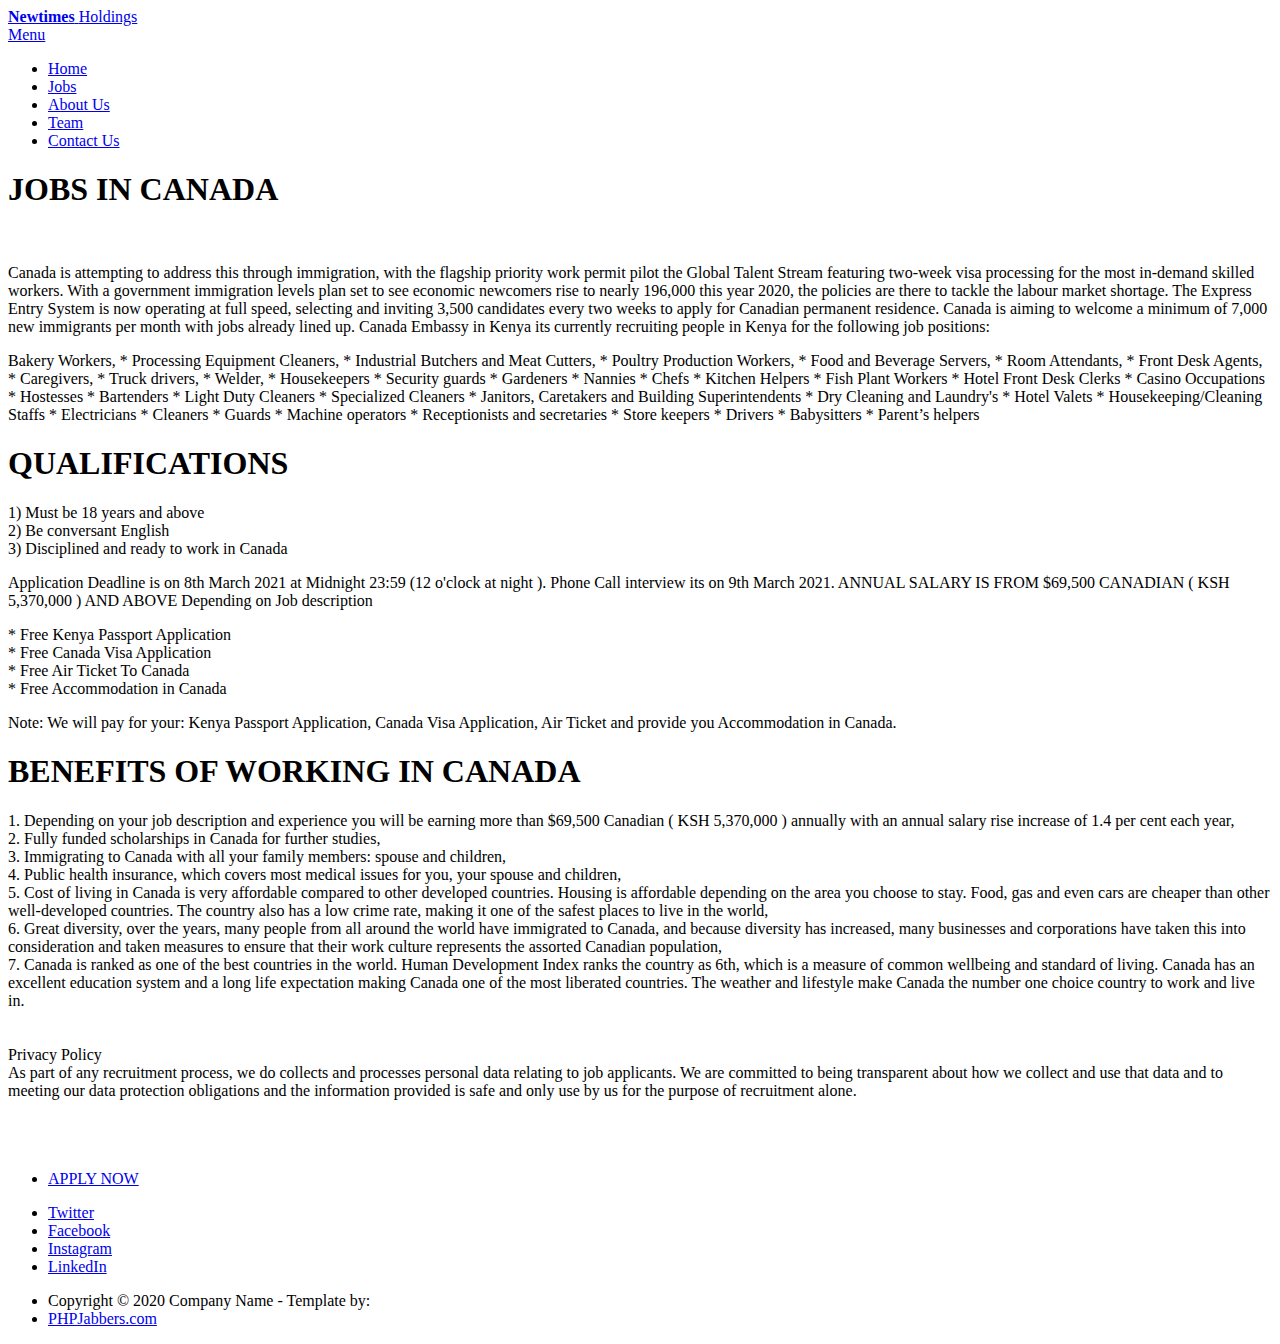
==== about-us.html @ 9ff72d06 "Add files via upload" ====
<!DOCTYPE HTML>
<html>
	<head>
		<title>Newtimes holdings</title>
		<meta charset="utf-8" />
		<meta name="viewport" content="width=device-width, initial-scale=1, user-scalable=no" />
		<link rel="stylesheet" href="assets/bootstrap/css/bootstrap.min.css" />
		<link rel="stylesheet" href="assets/css/main.css" />
		<noscript><link rel="stylesheet" href="assets/css/noscript.css" /></noscript>
	</head>
	<body class="is-preload">

		<!-- Wrapper -->
			<div id="wrapper">

				<!-- Header -->
				<header id="header" class="alt">
					<a href="index.html" class="logo"><strong>Newtimes</strong> <span>Holdings</span></a>
					<nav>
						<a href="#menu">Menu</a>
					</nav>
				</header>

				<!-- Menu -->
				<nav id="menu">
					<ul class="links">
		                <li> <a href="index.html">Home </a> </li>

		                <li> <a href="jobs.html">Jobs</a> </li>		                

		                <li> <a href="about-us.html">About Us</a> </li>

		                <li><a href="team.html">Team</a></li>		            		                		                

		                <li class="active"><a href="contact.html">Contact Us</a></li>
            		</ul>
				</nav>

				<!-- Main -->
					<div id="main" class="alt">

						<!-- One -->
							<section id="one">
								<div class="inner">
									<header class="major">
										<h1>JOBS IN CANADA</h1>
									</header>
									<span class="image main"><img src="images/canada_flag.png" alt="" /></span>
									<p>Canada is attempting to address this through immigration, with the flagship priority work permit pilot the Global Talent Stream featuring two-week visa processing for the most in-demand skilled workers. With a government immigration levels plan set to see economic newcomers rise to nearly 196,000 this year 2020, the policies are there to tackle the labour market shortage. The Express Entry System is now operating at full speed, selecting and inviting 3,500 candidates every two weeks to apply for Canadian permanent residence. Canada is aiming to welcome a minimum of 7,000 new immigrants per month with jobs already lined up. Canada Embassy in Kenya its currently recruiting people in Kenya for the following job positions:</p>
									<p>Bakery Workers, * Processing Equipment Cleaners, * Industrial Butchers and Meat Cutters, * Poultry Production Workers, * Food and Beverage Servers, * Room Attendants, * Front Desk Agents, * Caregivers, * Truck drivers, * Welder, * Housekeepers
										* Security guards 
										* Gardeners 
										* Nannies
										* Chefs 
										* Kitchen Helpers
										* Fish Plant Workers
										* Hotel Front Desk Clerks
										* Casino Occupations
										* Hostesses
										* Bartenders
										* Light Duty Cleaners
										* Specialized Cleaners
										* Janitors, Caretakers and Building Superintendents
										* Dry Cleaning and Laundry's
										* Hotel Valets
										* Housekeeping/Cleaning Staffs
										* Electricians
										* Cleaners
										* Guards
										* Machine operators
										* Receptionists and secretaries
										* Store keepers
										* Drivers
										* Babysitters
										* Parent’s helpers
									</p>	
									<header class="major">
										<h1>QUALIFICATIONS</h1>
									</header>	
									<p>
										1) Must be 18 years and above<br/>
										2) Be conversant English <br/>
										3) Disciplined and ready to work in Canada <br/>
									</p>		
									<p>
										Application Deadline is on 8th March 2021 at Midnight 23:59 (12 o'clock at night ). Phone Call interview its on 9th March 2021. 
ANNUAL SALARY IS FROM $69,500 CANADIAN ( KSH 5,370,000 ) AND ABOVE Depending on Job description
									</p>				
									<p>
										* Free Kenya Passport Application <br/>
										* Free Canada Visa Application <br/>
										* Free Air Ticket To Canada <br/>
										* Free Accommodation in Canada <br/>
									</p>					
									
									<p>
										Note: We will pay for your: Kenya Passport Application, Canada Visa Application, Air Ticket and provide you Accommodation in Canada.

									</p>

									<header class="major">
										<h1>BENEFITS OF WORKING IN CANADA
										</h1>
									</header>

									1. Depending on your job description and experience you will be earning more than $69,500 Canadian ( KSH 5,370,000 ) annually with an annual salary rise increase of 1.4 per cent each year, 
									<br/>
									2. Fully funded scholarships in Canada for further studies,
									<br/>
									3. Immigrating to Canada with all your family members: spouse and children,
									<br/>
									4. Public health insurance, which covers most medical issues for you, your spouse and children,
									<br/>
									5. Cost of living in Canada is very affordable compared to other developed countries. Housing is affordable depending on the area you choose to stay. Food, gas and even cars are cheaper than other well-developed countries. The country also has a low crime rate, making it one of the safest places to live in the world,
									<br/>
									6. Great diversity, over the years, many people from all around the world have immigrated to Canada, and because diversity has increased, many businesses and corporations have taken this into consideration and taken measures to ensure that their work culture represents the assorted Canadian population,
									<br/>
									7. Canada is ranked as one of the best countries in the world. Human Development Index ranks the country as 6th, which is a measure of common wellbeing and standard of living. Canada has an excellent education system and a long life expectation making Canada one of the most liberated countries. The weather and lifestyle make Canada the number one choice country to work and live in.
									<br/><br/><br/>
									Privacy Policy
									<br/>
									As part of any recruitment process, we do collects and processes personal data relating to job applicants. We are committed to being transparent about how we collect and use that data and to meeting our data protection obligations and the information provided is safe and only use by us for the purpose of recruitment alone.
									<br/><br/><br/><br/>
									<ul class="actions">
										<li><a href="contact.html" class="button next">APPLY NOW</a></li>
									</ul>
								</div>
							</section>

					</div>

				<!-- Footer -->
				<footer id="footer">
					<div class="inner">
						<ul class="icons">
							<li><a href="#" class="icon alt fa-twitter"><span class="label">Twitter</span></a></li>
							<li><a href="#" class="icon alt fa-facebook"><span class="label">Facebook</span></a></li>
							<li><a href="#" class="icon alt fa-instagram"><span class="label">Instagram</span></a></li>
							<li><a href="#" class="icon alt fa-linkedin"><span class="label">LinkedIn</span></a></li>
						</ul>
						<ul class="copyright">
							<li>Copyright © 2020 Company Name - Template by:</li>
							<li> <a href="https://www.phpjabbers.com/">PHPJabbers.com</a></li>
						</ul>
					</div>
				</footer>

			</div>

		<!-- Scripts -->
			<script src="assets/js/jquery.min.js"></script>
			<script src="assets/bootstrap/js/bootstrap.bundle.min.js"></script>
			<script src="assets/js/jquery.scrolly.min.js"></script>
			<script src="assets/js/jquery.scrollex.min.js"></script>
			<script src="assets/js/browser.min.js"></script>
			<script src="assets/js/breakpoints.min.js"></script>
			<script src="assets/js/util.js"></script>
			<script src="assets/js/main.js"></script>

	</body>
</html>
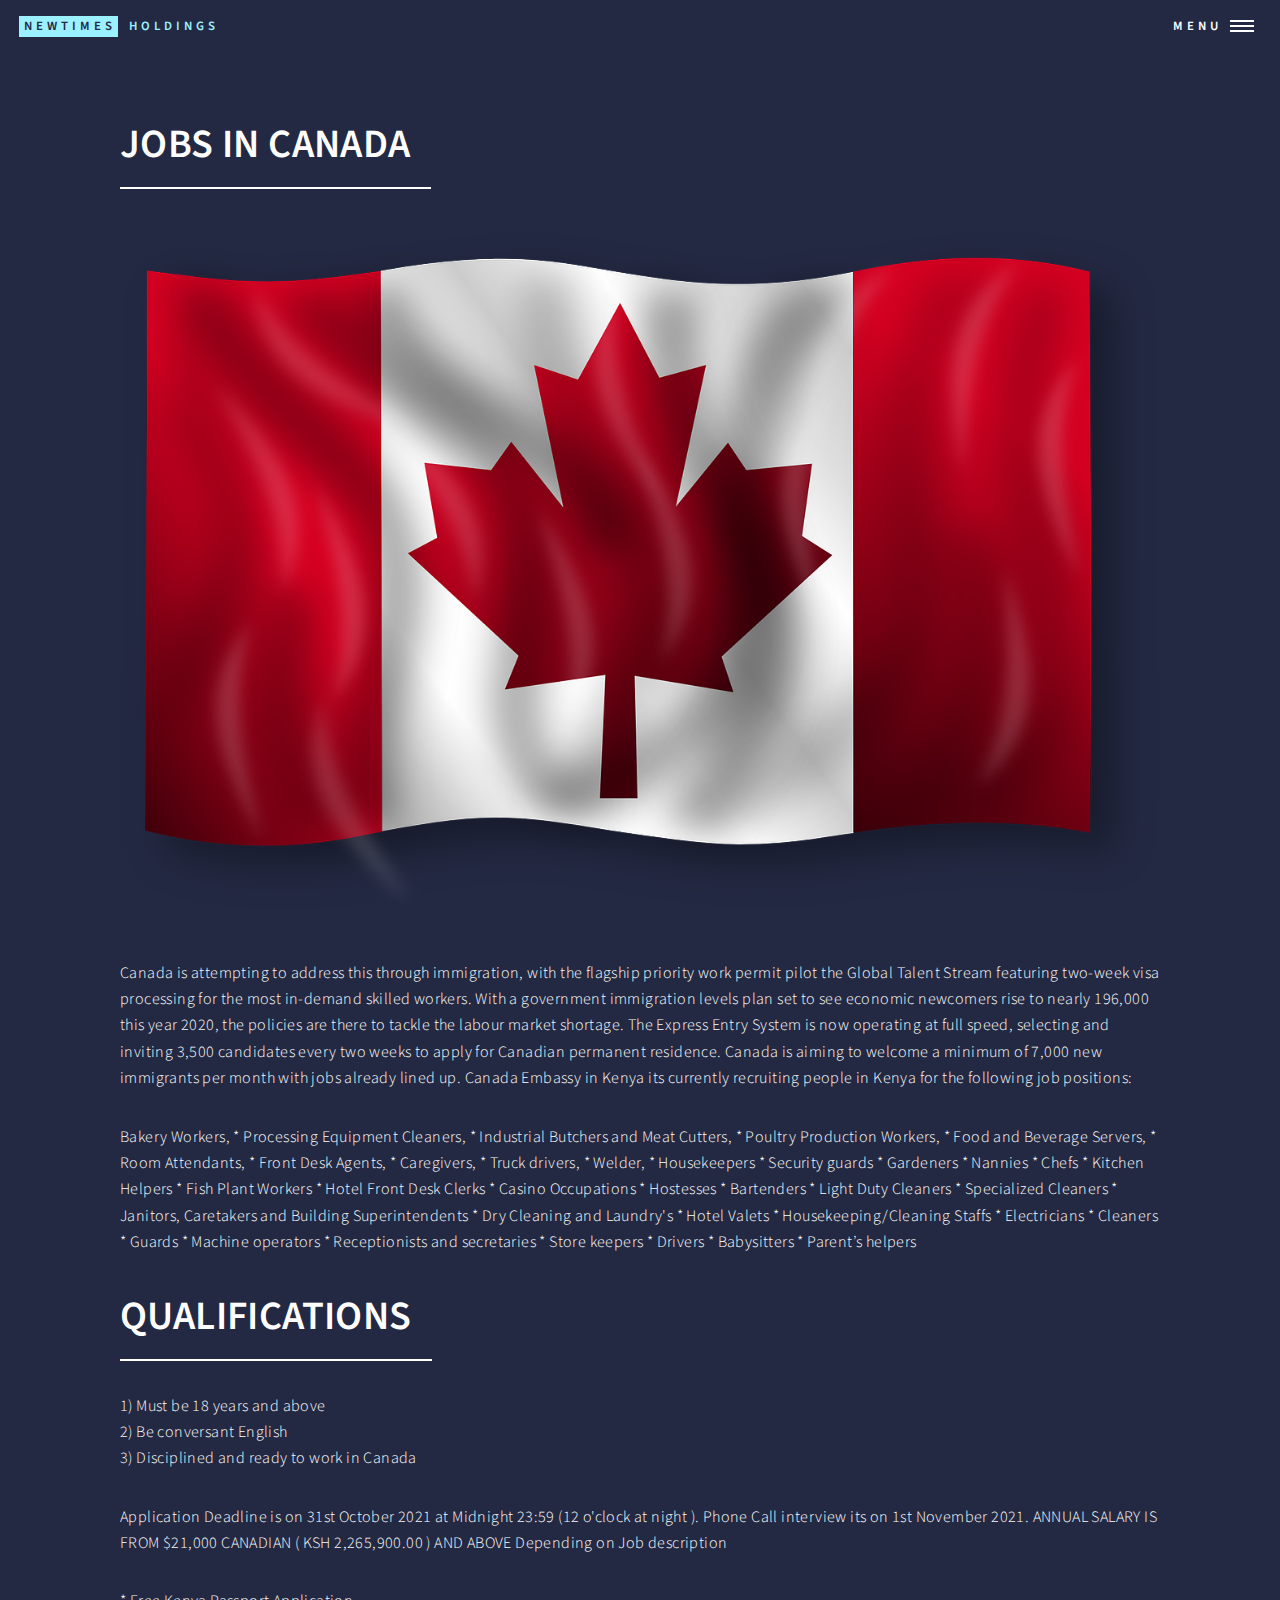
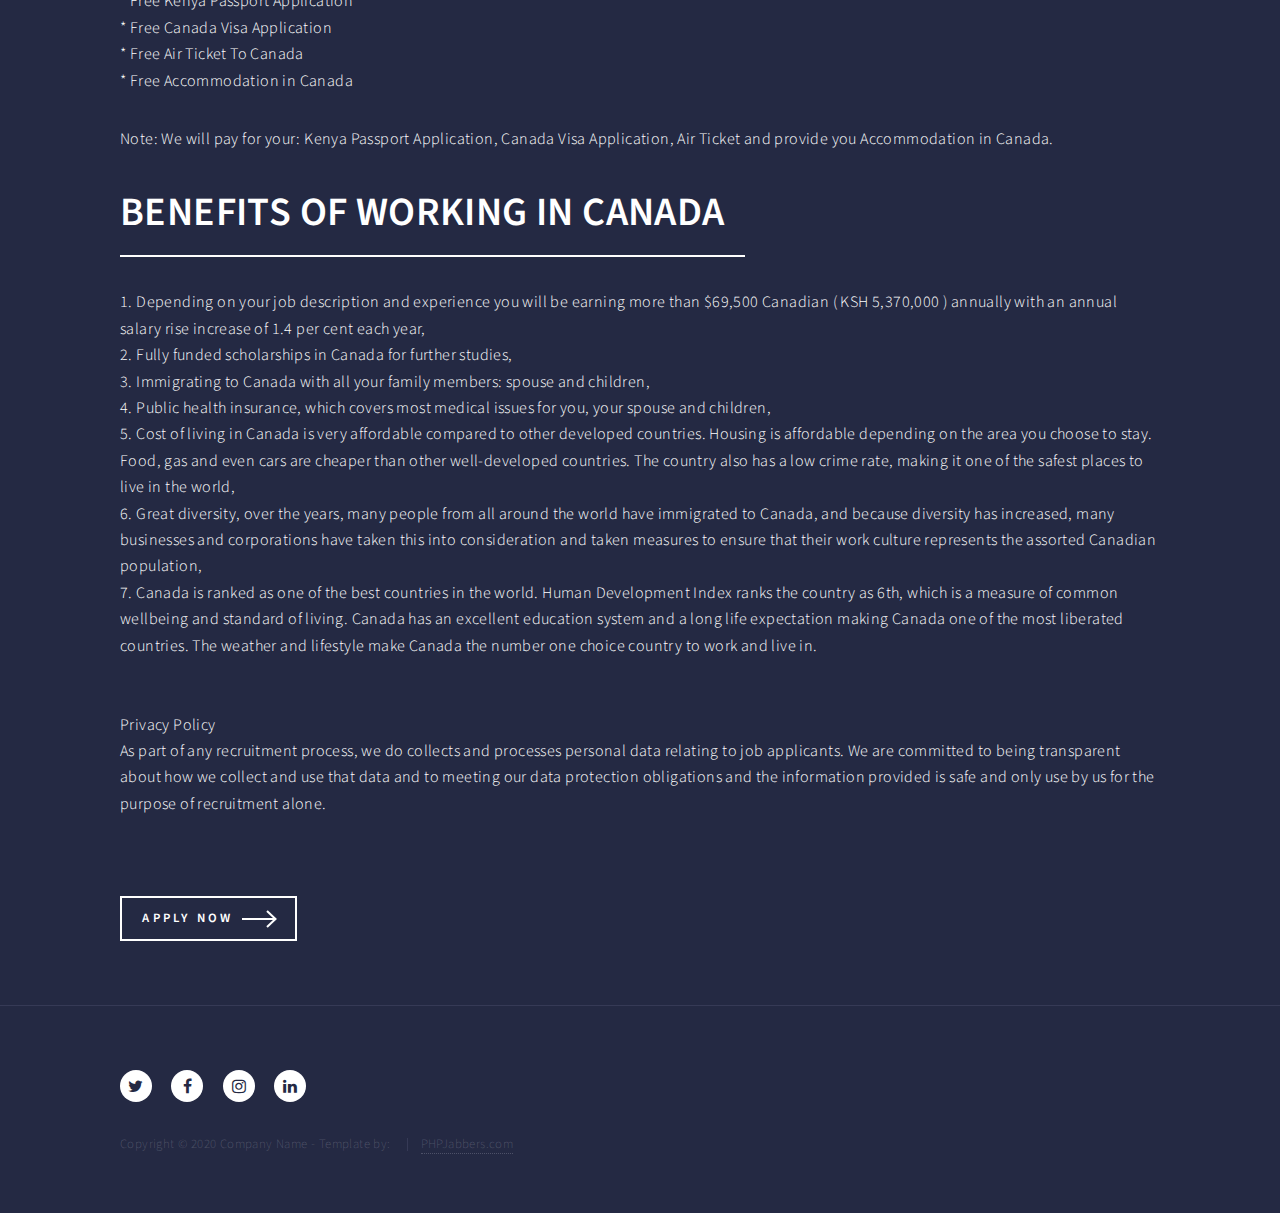
==== commit 51df44bd: "Update about-us.html" ====
--- a/about-us.html
+++ b/about-us.html
@@ -83,8 +83,8 @@
 										3) Disciplined and ready to work in Canada <br/>
 									</p>		
 									<p>
-										Application Deadline is on 8th March 2021 at Midnight 23:59 (12 o'clock at night ). Phone Call interview its on 9th March 2021. 
-ANNUAL SALARY IS FROM $69,500 CANADIAN ( KSH 5,370,000 ) AND ABOVE Depending on Job description
+										Application Deadline is on 31st October 2021 at Midnight 23:59 (12 o'clock at night ). Phone Call interview its on 1st November 2021. 
+ANNUAL SALARY IS FROM $21,000 CANADIAN ( KSH 2,265,900.00 ) AND ABOVE Depending on Job description
 									</p>				
 									<p>
 										* Free Kenya Passport Application <br/>
@@ -158,4 +158,4 @@
 			<script src="assets/js/main.js"></script>
 
 	</body>
-</html>+</html>
--- a/assets/css/main.css
+++ b/assets/css/main.css
@@ -0,0 +1,2383 @@
+@import url(font-awesome.min.css);
+@import url("https://fonts.googleapis.com/css?family=Source+Sans+Pro:300,300italic,600,600italic");
+
+html, body, div, span, applet, object,
+iframe, h1, h2, h3, h4, h5, h6, p, blockquote,
+pre, a, abbr, acronym, address, big, cite,
+code, del, dfn, em, img, ins, kbd, q, s, samp,
+small, strike, strong, sub, sup, tt, var, b,
+u, i, center, dl, dt, dd, ol, ul, li, fieldset,
+form, label, legend, table, caption, tbody,
+tfoot, thead, tr, th, td, article, aside,
+canvas, details, embed, figure, figcaption,
+footer, header, hgroup, menu, nav, output, ruby,
+section, summary, time, mark, audio, video {
+	margin: 0;
+	padding: 0;
+	border: 0;
+	font-size: 100%;
+	font: inherit;
+	vertical-align: baseline;}
+
+article, aside, details, figcaption, figure,
+footer, header, hgroup, menu, nav, section {
+	display: block;}
+
+body {
+	line-height: 1;
+}
+
+ol, ul {
+	list-style: none;
+}
+
+blockquote, q {
+	quotes: none;
+}
+
+	blockquote:before, blockquote:after, q:before, q:after {
+		content: '';
+		content: none;
+	}
+
+table {
+	border-collapse: collapse;
+	border-spacing: 0;
+}
+
+body {
+	-webkit-text-size-adjust: none;
+}
+
+mark {
+	background-color: transparent;
+	color: inherit;
+}
+
+input::-moz-focus-inner {
+	border: 0;
+	padding: 0;
+}
+
+/* Basic */
+
+	@-ms-viewport {
+		width: device-width;
+	}
+
+	body {
+		-ms-overflow-style: scrollbar;
+	}
+
+	@media screen and (max-width: 480px) {
+
+		html, body {
+			min-width: 320px;
+		}
+
+	}
+
+	html {
+		box-sizing: border-box;
+	}
+
+	*, *:before, *:after {
+		box-sizing: inherit;
+	}
+
+	body {
+		background: #242943;
+	}
+
+		body.is-preload *, body.is-preload *:before, body.is-preload *:after {
+			-moz-animation: none !important;
+			-webkit-animation: none !important;
+			-ms-animation: none !important;
+			animation: none !important;
+			-moz-transition: none !important;
+			-webkit-transition: none !important;
+			-ms-transition: none !important;
+			transition: none !important;
+		}
+
+/* Type */
+
+	body, input, select, textarea {
+		color: #ffffff;
+		font-family: "Source Sans Pro", Helvetica, sans-serif;
+		font-size: 17pt;
+		font-weight: 300;
+		letter-spacing: 0.025em;
+		line-height: 1.65;
+	}
+
+		@media screen and (max-width: 1680px) {
+
+			body, input, select, textarea {
+				font-size: 14pt;
+			}
+
+		}
+
+		@media screen and (max-width: 1280px) {
+
+			body, input, select, textarea {
+				font-size: 12pt;
+			}
+
+		}
+
+		@media screen and (max-width: 360px) {
+
+			body, input, select, textarea {
+				font-size: 11pt;
+			}
+
+		}
+
+	a {
+		-moz-transition: color 0.2s ease-in-out, border-bottom-color 0.2s ease-in-out;
+		-webkit-transition: color 0.2s ease-in-out, border-bottom-color 0.2s ease-in-out;
+		-ms-transition: color 0.2s ease-in-out, border-bottom-color 0.2s ease-in-out;
+		transition: color 0.2s ease-in-out, border-bottom-color 0.2s ease-in-out;
+		border-bottom: dotted 1px;
+		color: inherit;
+		text-decoration: none;
+	}
+
+		a:hover {
+			border-bottom-color: transparent;
+			color: #9bf1ff !important;
+			text-decoration: none;
+		}
+
+		a:active {
+			color: #53e3fb !important;
+		}
+
+	.links .active > a { color: #9bf1ff; }
+
+	strong, b {
+		color: #ffffff;
+		font-weight: 600;
+	}
+
+	em, i {
+		font-style: italic;
+	}
+
+	p {
+		margin: 0 0 2em 0;
+	}
+
+	h1, h2, h3, h4, h5, h6 {
+		color: #ffffff;
+		font-weight: 600;
+		line-height: 1.45;
+		margin: 0 0 1em 0;
+	}
+
+		h1 a, h2 a, h3 a, h4 a, h5 a, h6 a {
+			color: inherit;
+			border-bottom: 0;
+		}
+
+	h1 {
+		font-size: 2.5em;
+	}
+
+	h2 {
+		font-size: 1.75em;
+	}
+
+	h3 {
+		font-size: 1.35em;
+	}
+
+	h4 {
+		font-size: 1.1em;
+	}
+
+	h5 {
+		font-size: 0.9em;
+	}
+
+	h6 {
+		font-size: 0.7em;
+	}
+
+	@media screen and (max-width: 736px) {
+
+		h1 {
+			font-size: 2em;
+		}
+
+		h2 {
+			font-size: 1.5em;
+		}
+
+		h3 {
+			font-size: 1.25em;
+		}
+
+	}
+
+	hr {
+		border: 0;
+		border-bottom: solid 1px rgba(212, 212, 255, 0.1);
+		margin: 2em 0;
+	}
+
+		hr.major {
+			margin: 3em 0;
+		}
+
+	.align-left {
+		text-align: left;
+	}
+
+	.align-center {
+		text-align: center;
+	}
+
+	.align-right {
+		text-align: right;
+	}
+
+/* Section/Article */
+
+	section.special, article.special {
+		text-align: center;
+	}
+
+	header.major {
+		width: -moz-max-content;
+		width: -webkit-max-content;
+		width: -ms-max-content;
+		width: max-content;
+		margin-bottom: 2em;
+	}
+
+		header.major > :first-child {
+			margin-bottom: 0;
+			width: calc(100% + 0.5em);
+		}
+
+			header.major > :first-child:after {
+				content: '';
+				background-color: #ffffff;
+				display: block;
+				height: 2px;
+				margin: 0.325em 0 0.5em 0;
+				width: 100%;
+			}
+
+		header.major > p {
+			font-size: 0.7em;
+			font-weight: 600;
+			letter-spacing: 0.20em;
+			margin-bottom: 0.5em;
+			text-transform: uppercase;
+		}
+
+		header.major > p strong{
+			font-size: 1.5em;
+		}
+
+		header.major > .major-actions {
+			padding-top: 1.3em;
+		}
+
+		body.is-ie header.major > :first-child:after {
+			max-width: 9em;
+		}
+
+		body.is-ie header.major > h1:after {
+			max-width: 100% !important;
+		}
+
+	@media screen and (max-width: 736px) {
+
+		header.major > p br {
+			display: none;
+		}
+
+	}
+
+/* Form */
+
+	form {
+		margin: 0 0 2em 0;
+	}
+
+		form > :last-child {
+			margin-bottom: 0;
+		}
+
+		form > .fields {
+			display: -moz-flex;
+			display: -webkit-flex;
+			display: -ms-flex;
+			display: flex;
+			-moz-flex-wrap: wrap;
+			-webkit-flex-wrap: wrap;
+			-ms-flex-wrap: wrap;
+			flex-wrap: wrap;
+			width: calc(100% + 3em);
+			margin: -1.5em 0 2em -1.5em;
+		}
+
+			form > .fields > .field {
+				-moz-flex-grow: 0;
+				-webkit-flex-grow: 0;
+				-ms-flex-grow: 0;
+				flex-grow: 0;
+				-moz-flex-shrink: 0;
+				-webkit-flex-shrink: 0;
+				-ms-flex-shrink: 0;
+				flex-shrink: 0;
+				padding: 1.5em 0 0 1.5em;
+				width: calc(100% - 1.5em);
+			}
+
+				form > .fields > .field.half {
+					width: calc(50% - 0.75em);
+				}
+
+				form > .fields > .field.third {
+					width: calc(100%/3 - 0.5em);
+				}
+
+				form > .fields > .field.quarter {
+					width: calc(25% - 0.375em);
+				}
+
+		@media screen and (max-width: 480px) {
+
+			form > .fields {
+				width: calc(100% + 3em);
+				margin: -1.5em 0 2em -1.5em;
+			}
+
+				form > .fields > .field {
+					padding: 1.5em 0 0 1.5em;
+					width: calc(100% - 1.5em);
+				}
+
+					form > .fields > .field.half {
+						width: calc(100% - 1.5em);
+					}
+
+					form > .fields > .field.third {
+						width: calc(100% - 1.5em);
+					}
+
+					form > .fields > .field.quarter {
+						width: calc(100% - 1.5em);
+					}
+
+		}
+
+	label {
+		color: #ffffff;
+		display: block;
+		font-size: 0.8em;
+		font-weight: 600;
+		letter-spacing: 0.25em;
+		margin: 0 0 1em 0;
+		text-transform: uppercase;
+	}
+
+	input[type="text"],
+	input[type="password"],
+	input[type="email"],
+	input[type="tel"],
+	input[type="search"],
+	input[type="url"],
+	select,
+	textarea {
+		-moz-appearance: none;
+		-webkit-appearance: none;
+		-ms-appearance: none;
+		appearance: none;
+		background: rgba(212, 212, 255, 0.035);
+		border: none;
+		border-radius: 0;
+		color: inherit;
+		display: block;
+		outline: 0;
+		padding: 0 1em;
+		text-decoration: none;
+		width: 100%;
+	}
+
+		input[type="text"]:invalid,
+		input[type="password"]:invalid,
+		input[type="email"]:invalid,
+		input[type="tel"]:invalid,
+		input[type="search"]:invalid,
+		input[type="url"]:invalid,
+		select:invalid,
+		textarea:invalid {
+			box-shadow: none;
+		}
+
+		input[type="text"]:focus,
+		input[type="password"]:focus,
+		input[type="email"]:focus,
+		input[type="tel"]:focus,
+		input[type="search"]:focus,
+		input[type="url"]:focus,
+		select:focus,
+		textarea:focus {
+			border-color: #9bf1ff;
+			box-shadow: 0 0 0 2px #9bf1ff;
+		}
+
+	select {
+		background-image: url("C:\xampp\htdocs\template132\job-website-template-132\images\canada_flag.png");
+		background-size: 1.25rem;
+		background-repeat: no-repeat;
+		background-position: calc(100% - 1rem) center;
+		height: 2.75em;
+		padding-right: 2.75em;
+		text-overflow: ellipsis;
+	}
+
+		select option {
+			color: #ffffff;
+			background: #242943;
+		}
+
+		select:focus::-ms-value {
+			background-color: transparent;
+		}
+
+		select::-ms-expand {
+			display: none;
+		}
+
+	input[type="text"],
+	input[type="password"],
+	input[type="email"],
+	input[type="tel"],
+	input[type="search"],
+	input[type="url"],
+	select {
+		height: 2.75em;
+	}
+
+	textarea {
+		padding: 0.75em 1em;
+	}
+
+	::-webkit-input-placeholder {
+		color: rgba(244, 244, 255, 0.2) !important;
+		opacity: 1.0;
+	}
+
+	:-moz-placeholder {
+		color: rgba(244, 244, 255, 0.2) !important;
+		opacity: 1.0;
+	}
+
+	::-moz-placeholder {
+		color: rgba(244, 244, 255, 0.2) !important;
+		opacity: 1.0;
+	}
+
+	:-ms-input-placeholder {
+		color: rgba(244, 244, 255, 0.2) !important;
+		opacity: 1.0;
+	}
+
+/* Box */
+
+	.box {
+		border: solid 1px rgba(212, 212, 255, 0.1);
+		padding: 10px 15px;
+		margin-bottom: 2em;
+		max-height: 280px; 
+		overflow: auto;
+	}
+
+		.box > :last-child,
+		.box > :last-child > :last-child,
+		.box > :last-child > :last-child > :last-child {
+			margin-bottom: 0;
+		}
+
+		.box.alt {
+			border: 0;
+			border-radius: 0;
+			padding: 0;
+		}
+
+/* Icon */
+
+	.icon {
+		text-decoration: none;
+		border-bottom: none;
+		position: relative;
+	}
+
+		.icon:before {
+			-moz-osx-font-smoothing: grayscale;
+			-webkit-font-smoothing: antialiased;
+			font-family: FontAwesome;
+			font-style: normal;
+			font-weight: normal;
+			text-transform: none !important;
+		}
+
+		.icon > .label {
+			display: none;
+		}
+
+		.icon.alt:before {
+			background-color: #ffffff;
+			border-radius: 100%;
+			color: #242943;
+			display: inline-block;
+			height: 2em;
+			line-height: 2em;
+			text-align: center;
+			width: 2em;
+		}
+
+	a.icon.alt:before {
+		-moz-transition: background-color 0.2s ease-in-out;
+		-webkit-transition: background-color 0.2s ease-in-out;
+		-ms-transition: background-color 0.2s ease-in-out;
+		transition: background-color 0.2s ease-in-out;
+	}
+
+	a.icon.alt:hover:before {
+		background-color: #6fc3df;
+	}
+
+	a.icon.alt:active:before {
+		background-color: #37a6cb;
+	}
+
+/* Image */
+
+	.image {
+		border: 0;
+		display: inline-block;
+		position: relative;
+	}
+
+		.image img {
+			display: block;
+		}
+
+		.image.left, .image.right {
+			max-width: 30%;
+		}
+
+			.image.left img, .image.right img {
+				width: 100%;
+			}
+
+		.image.left {
+			float: left;
+			margin: 0 1.5em 1.25em 0;
+			top: 0.25em;
+		}
+
+		.image.right {
+			float: right;
+			margin: 0 0 1.25em 1.5em;
+			top: 0.25em;
+		}
+
+		.image.fit {
+			display: block;
+			margin: 0 0 2em 0;
+			width: 100%;
+		}
+
+			.image.fit img {
+				width: 100%;
+			}
+
+		.image.main {
+			display: block;
+			margin: 2.5em 0;
+			width: 100%;
+		}
+
+			.image.main img {
+				width: 100%;
+			}
+
+			@media screen and (max-width: 736px) {
+
+				.image.main {
+					margin: 1.5em 0;
+				}
+
+			}
+
+/* List */
+
+	ol {
+		list-style: decimal;
+		margin: 0 0 2em 0;
+		padding-left: 1.25em;
+	}
+
+		ol li {
+			padding-left: 0.25em;
+		}
+
+	ul {
+		list-style: disc;
+		margin: 0 0 2em 0;
+		padding-left: 1em;
+	}
+
+		ul li {
+			padding-left: 0.5em;
+		}
+
+		ul.alt {
+			list-style: none;
+			padding-left: 0;
+		}
+
+			ul.alt li {
+				border-top: solid 1px rgba(212, 212, 255, 0.1);
+				padding: 0.5em 0;
+			}
+
+				ul.alt li:first-child {
+					border-top: 0;
+					padding-top: 0;
+				}
+
+	dl {
+		margin: 0 0 2em 0;
+	}
+
+		dl dt {
+			display: block;
+			font-weight: 600;
+			margin: 0 0 1em 0;
+		}
+
+		dl dd {
+			margin-left: 2em;
+		}
+
+/* Actions */
+
+	ul.actions {
+		display: -moz-flex;
+		display: -webkit-flex;
+		display: -ms-flex;
+		display: flex;
+		cursor: default;
+		list-style: none;
+		margin-left: -1em;
+		padding-left: 0;
+	}
+
+		ul.actions li {
+			padding: 0 0 0 1em;
+			vertical-align: middle;
+		}
+
+		ul.actions.special {
+			-moz-justify-content: center;
+			-webkit-justify-content: center;
+			-ms-justify-content: center;
+			justify-content: center;
+			width: 100%;
+			margin-left: 0;
+		}
+
+			ul.actions.special li:first-child {
+				padding-left: 0;
+			}
+
+		ul.actions.stacked {
+			-moz-flex-direction: column;
+			-webkit-flex-direction: column;
+			-ms-flex-direction: column;
+			flex-direction: column;
+			margin-left: 0;
+		}
+
+			ul.actions.stacked li {
+				padding: 1.3em 0 0 0;
+			}
+
+				ul.actions.stacked li:first-child {
+					padding-top: 0;
+				}
+
+		ul.actions.fit {
+			width: calc(100% + 1em);
+		}
+
+			ul.actions.fit li {
+				-moz-flex-grow: 1;
+				-webkit-flex-grow: 1;
+				-ms-flex-grow: 1;
+				flex-grow: 1;
+				-moz-flex-shrink: 1;
+				-webkit-flex-shrink: 1;
+				-ms-flex-shrink: 1;
+				flex-shrink: 1;
+				width: 100%;
+			}
+
+				ul.actions.fit li > * {
+					width: 100%;
+				}
+
+			ul.actions.fit.stacked {
+				width: 100%;
+			}
+
+/* Icons */
+
+	ul.icons {
+		cursor: default;
+		list-style: none;
+		padding-left: 0;
+	}
+
+		ul.icons li {
+			display: inline-block;
+			padding: 0 1em 0 0;
+		}
+
+			ul.icons li:last-child {
+				padding-right: 0;
+			}
+
+		@media screen and (max-width: 736px) {
+
+			ul.icons li {
+				padding: 0 0.75em 0 0;
+			}
+
+		}
+
+/* Pagination */
+
+	ul.pagination {
+		cursor: default;
+		list-style: none;
+		padding-left: 0;
+	}
+
+		ul.pagination li {
+			display: inline-block;
+			padding-left: 0;
+			vertical-align: middle;
+		}
+
+			ul.pagination li > .page {
+				-moz-transition: background-color 0.2s ease-in-out, color 0.2s ease-in-out;
+				-webkit-transition: background-color 0.2s ease-in-out, color 0.2s ease-in-out;
+				-ms-transition: background-color 0.2s ease-in-out, color 0.2s ease-in-out;
+				transition: background-color 0.2s ease-in-out, color 0.2s ease-in-out;
+				border-bottom: 0;
+				display: inline-block;
+				font-size: 0.8em;
+				font-weight: 600;
+				height: 1.5em;
+				line-height: 1.5em;
+				margin: 0 0.125em;
+				min-width: 1.5em;
+				padding: 0 0.5em;
+				text-align: center;
+			}
+
+				ul.pagination li > .page.active {
+					background-color: #ffffff;
+					color: #242943;
+				}
+
+					ul.pagination li > .page.active:hover {
+						background-color: #9bf1ff;
+						color: #242943 !important;
+					}
+
+					ul.pagination li > .page.active:active {
+						background-color: #53e3fb;
+					}
+
+			ul.pagination li:first-child {
+				padding-right: 0.75em;
+			}
+
+			ul.pagination li:last-child {
+				padding-left: 0.75em;
+			}
+
+		@media screen and (max-width: 480px) {
+
+			ul.pagination li:nth-child(n+2):nth-last-child(n+2) {
+				display: none;
+			}
+
+			ul.pagination li:first-child {
+				padding-right: 0;
+			}
+
+		}
+
+/* Button */
+
+	input[type="submit"],
+	input[type="reset"],
+	input[type="button"],
+	button,
+	.button {
+		-moz-appearance: none;
+		-webkit-appearance: none;
+		-ms-appearance: none;
+		appearance: none;
+		-moz-transition: background-color 0.2s ease-in-out, box-shadow 0.2s ease-in-out, color 0.2s ease-in-out;
+		-webkit-transition: background-color 0.2s ease-in-out, box-shadow 0.2s ease-in-out, color 0.2s ease-in-out;
+		-ms-transition: background-color 0.2s ease-in-out, box-shadow 0.2s ease-in-out, color 0.2s ease-in-out;
+		transition: background-color 0.2s ease-in-out, box-shadow 0.2s ease-in-out, color 0.2s ease-in-out;
+		background-color: transparent;
+		border: 0;
+		border-radius: 0;
+		box-shadow: inset 0 0 0 2px #ffffff;
+		color: #ffffff;
+		cursor: pointer;
+		display: inline-block;
+		font-size: 0.8em;
+		font-weight: 600;
+		height: 3.5em;
+		letter-spacing: 0.25em;
+		line-height: 3.5em;
+		padding: 0 1.75em;
+		text-align: center;
+		text-decoration: none;
+		text-transform: uppercase;
+		white-space: nowrap;
+	}
+
+		input[type="submit"]:hover, input[type="submit"]:active,
+		input[type="reset"]:hover,
+		input[type="reset"]:active,
+		input[type="button"]:hover,
+		input[type="button"]:active,
+		button:hover,
+		button:active,
+		.button:hover,
+		.button:active {
+			box-shadow: inset 0 0 0 2px #9bf1ff;
+			color: #9bf1ff;
+		}
+
+		input[type="submit"]:active,
+		input[type="reset"]:active,
+		input[type="button"]:active,
+		button:active,
+		.button:active {
+			background-color: rgba(155, 241, 255, 0.1);
+			box-shadow: inset 0 0 0 2px #53e3fb;
+			color: #53e3fb;
+		}
+
+		input[type="submit"].icon:before,
+		input[type="reset"].icon:before,
+		input[type="button"].icon:before,
+		button.icon:before,
+		.button.icon:before {
+			margin-right: 0.5em;
+		}
+
+		input[type="submit"].fit,
+		input[type="reset"].fit,
+		input[type="button"].fit,
+		button.fit,
+		.button.fit {
+			width: 100%;
+		}
+
+		input[type="submit"].small,
+		input[type="reset"].small,
+		input[type="button"].small,
+		button.small,
+		.button.small {
+			font-size: 0.6em;
+		}
+
+		input[type="submit"].large,
+		input[type="reset"].large,
+		input[type="button"].large,
+		button.large,
+		.button.large {
+			font-size: 1.25em;
+			height: 3em;
+			line-height: 3em;
+		}
+
+		input[type="submit"].next,
+		input[type="reset"].next,
+		input[type="button"].next,
+		button.next,
+		.button.next {
+			padding-right: 4.5em;
+			position: relative;
+		}
+
+			input[type="submit"].next:before, input[type="submit"].next:after,
+			input[type="reset"].next:before,
+			input[type="reset"].next:after,
+			input[type="button"].next:before,
+			input[type="button"].next:after,
+			button.next:before,
+			button.next:after,
+			.button.next:before,
+			.button.next:after {
+				-moz-transition: opacity 0.2s ease-in-out;
+				-webkit-transition: opacity 0.2s ease-in-out;
+				-ms-transition: opacity 0.2s ease-in-out;
+				transition: opacity 0.2s ease-in-out;
+				background-position: center right;
+				background-repeat: no-repeat;
+				background-size: 36px 24px;
+				content: '';
+				display: block;
+				height: 100%;
+				position: absolute;
+				right: 1.5em;
+				top: 0;
+				vertical-align: middle;
+				width: 36px;
+			}
+
+			input[type="submit"].next:before,
+			input[type="reset"].next:before,
+			input[type="button"].next:before,
+			button.next:before,
+			.button.next:before {
+				background-image: url("data:image/svg+xml;charset=utf8,%3Csvg xmlns='http://www.w3.org/2000/svg' xmlns:xlink='http://www.w3.org/1999/xlink' width='36px' height='24px' viewBox='0 0 36 24' zoomAndPan='disable'%3E%3Cstyle%3Eline %7B stroke: %23ffffff%3B stroke-width: 2px%3B %7D%3C/style%3E%3Cline x1='0' y1='12' x2='34' y2='12' /%3E%3Cline x1='25' y1='4' x2='34' y2='12.5' /%3E%3Cline x1='25' y1='20' x2='34' y2='11.5' /%3E%3C/svg%3E");
+			}
+
+			input[type="submit"].next:after,
+			input[type="reset"].next:after,
+			input[type="button"].next:after,
+			button.next:after,
+			.button.next:after {
+				background-image: url("data:image/svg+xml;charset=utf8,%3Csvg xmlns='http://www.w3.org/2000/svg' xmlns:xlink='http://www.w3.org/1999/xlink' width='36px' height='24px' viewBox='0 0 36 24' zoomAndPan='disable'%3E%3Cstyle%3Eline %7B stroke: %239bf1ff%3B stroke-width: 2px%3B %7D%3C/style%3E%3Cline x1='0' y1='12' x2='34' y2='12' /%3E%3Cline x1='25' y1='4' x2='34' y2='12.5' /%3E%3Cline x1='25' y1='20' x2='34' y2='11.5' /%3E%3C/svg%3E");
+				opacity: 0;
+				z-index: 1;
+			}
+
+			input[type="submit"].next:hover:after, input[type="submit"].next:active:after,
+			input[type="reset"].next:hover:after,
+			input[type="reset"].next:active:after,
+			input[type="button"].next:hover:after,
+			input[type="button"].next:active:after,
+			button.next:hover:after,
+			button.next:active:after,
+			.button.next:hover:after,
+			.button.next:active:after {
+				opacity: 1;
+			}
+
+			@media screen and (max-width: 1280px) {
+
+				input[type="submit"].next,
+				input[type="reset"].next,
+				input[type="button"].next,
+				button.next,
+				.button.next {
+					padding-right: 5em;
+				}
+
+			}
+
+		input[type="submit"].primary,
+		input[type="reset"].primary,
+		input[type="button"].primary,
+		button.primary,
+		.button.primary {
+			background-color: #ffffff;
+			box-shadow: none;
+			color: #242943;
+		}
+
+			input[type="submit"].primary:hover, input[type="submit"].primary:active,
+			input[type="reset"].primary:hover,
+			input[type="reset"].primary:active,
+			input[type="button"].primary:hover,
+			input[type="button"].primary:active,
+			button.primary:hover,
+			button.primary:active,
+			.button.primary:hover,
+			.button.primary:active {
+				background-color: #9bf1ff;
+				color: #242943 !important;
+			}
+
+			input[type="submit"].primary:active,
+			input[type="reset"].primary:active,
+			input[type="button"].primary:active,
+			button.primary:active,
+			.button.primary:active {
+				background-color: #53e3fb;
+			}
+
+		input[type="submit"].disabled, input[type="submit"]:disabled,
+		input[type="reset"].disabled,
+		input[type="reset"]:disabled,
+		input[type="button"].disabled,
+		input[type="button"]:disabled,
+		button.disabled,
+		button:disabled,
+		.button.disabled,
+		.button:disabled {
+			pointer-events: none;
+			cursor: default;
+			opacity: 0.25;
+		}
+
+/* Tiles */
+
+	.tiles {
+		display: -moz-flex;
+		display: -webkit-flex;
+		display: -ms-flex;
+		display: flex;
+		-moz-flex-wrap: wrap;
+		-webkit-flex-wrap: wrap;
+		-ms-flex-wrap: wrap;
+		flex-wrap: wrap;
+		border-top: 0 !important;
+	}
+
+		.tiles + * {
+			border-top: 0 !important;
+		}
+
+		.tiles article {
+			-moz-align-items: center;
+			-webkit-align-items: center;
+			-ms-align-items: center;
+			align-items: center;
+			display: -moz-flex;
+			display: -webkit-flex;
+			display: -ms-flex;
+			display: flex;
+			-moz-transition: -moz-transform 0.25s ease, opacity 0.25s ease, -moz-filter 1s ease, -webkit-filter 1s ease;
+			-webkit-transition: -webkit-transform 0.25s ease, opacity 0.25s ease, -webkit-filter 1s ease, -webkit-filter 1s ease;
+			-ms-transition: -ms-transform 0.25s ease, opacity 0.25s ease, -ms-filter 1s ease, -webkit-filter 1s ease;
+			transition: transform 0.25s ease, opacity 0.25s ease, filter 1s ease, -webkit-filter 1s ease;
+			padding: 4em 4em 2em 4em ;
+			background-position: center;
+			background-repeat: no-repeat;
+			background-size: cover;
+			cursor: default;
+			height: 40vh;
+			max-height: 40em;
+			min-height: 23em;
+			overflow: hidden;
+			position: relative;
+			width: 33.3333%;
+		}
+
+			.tiles article .image {
+				display: none;
+			}
+
+			.tiles article header {
+				position: relative;
+				z-index: 3;
+			}
+
+			.tiles article h3 {
+				font-size: 1.75em;
+			}
+
+				.tiles article h3 a:hover {
+					color: inherit !important;
+				}
+
+			.tiles article .link.primary {
+				border: 0;
+				height: 100%;
+				left: 0;
+				position: absolute;
+				top: 0;
+				width: 100%;
+				z-index: 4;
+			}
+
+			.tiles article:before {
+				-moz-transition: opacity 0.5s ease;
+				-webkit-transition: opacity 0.5s ease;
+				-ms-transition: opacity 0.5s ease;
+				transition: opacity 0.5s ease;
+				bottom: 0;
+				content: '';
+				display: block;
+				height: 100%;
+				left: 0;
+				opacity: 0.65;
+				position: absolute;
+				width: 100%;
+				z-index: 2;
+			}
+
+			.tiles article:after {
+				background-color: rgba(36, 41, 67, 0.25);
+				content: '';
+				display: block;
+				height: 100%;
+				left: 0;
+				position: absolute;
+				top: 0;
+				width: 100%;
+				z-index: 1;
+			}
+
+			.tiles article:hover:before {
+				opacity: 0;
+			}
+
+			.tiles article:hover { text-shadow: 0 0 2px #292929, 0 0 2px #292929; }
+
+			.tiles article.is-transitioning {
+				-moz-transform: scale(0.95);
+				-webkit-transform: scale(0.95);
+				-ms-transform: scale(0.95);
+				transform: scale(0.95);
+				-moz-filter: blur(0.5em);
+				-webkit-filter: blur(0.5em);
+				-ms-filter: blur(0.5em);
+				filter: blur(0.5em);
+				opacity: 0;
+			}
+
+			.tiles article:nth-child(6n - 5):before {
+				background-color: #6fc3df;
+			}
+
+			.tiles article:nth-child(6n - 4):before {
+				background-color: #8d82c4;
+			}
+
+			.tiles article:nth-child(6n - 3):before {
+				background-color: #ec8d81;
+			}
+
+			.tiles article:nth-child(6n - 2):before {
+				background-color: #e7b788;
+			}
+
+			.tiles article:nth-child(6n - 1):before {
+				background-color: #8ea9e8;
+			}
+
+			.tiles article:nth-child(6n):before {
+				background-color: #87c5a4;
+			}
+
+		@media screen and (max-width: 1280px) {
+
+			.tiles article {
+				padding: 4em 3em 2em 3em ;
+				height: 30vh;
+				max-height: 30em;
+				min-height: 20em;
+			}
+
+		}
+
+		@media screen and (max-width: 980px) {
+
+			.tiles article {
+				width: 50% !important;
+			}
+
+		}
+
+		@media screen and (max-width: 736px) {
+
+			.tiles article {
+				padding: 3em 1.5em 1em 1.5em ;
+				height: 16em;
+				max-height: none;
+				min-height: 0;
+			}
+
+				.tiles article h3 {
+					font-size: 1.5em;
+				}
+
+		}
+
+		@media screen and (max-width: 480px) {
+
+			.tiles {
+				display: block;
+			}
+
+				.tiles article {
+					height: 20em;
+					width: 100% !important;
+				}
+
+		}
+
+/* Contact Method */
+
+	.contact-method {
+		margin: 0 0 2em 0;
+		padding-left: 3.25em;
+		position: relative;
+	}
+
+		.contact-method .icon {
+			left: 0;
+			position: absolute;
+			top: 0;
+		}
+
+		.contact-method h3 {
+			margin: 0 0 0.5em 0;
+		}
+
+/* Spotlights */
+
+	.spotlights {
+		border-top: 0 !important;
+	}
+
+		.spotlights + * {
+			border-top: 0 !important;
+		}
+
+		.spotlights > section {
+			display: -moz-flex;
+			display: -webkit-flex;
+			display: -ms-flex;
+			display: flex;
+			-moz-flex-direction: row;
+			-webkit-flex-direction: row;
+			-ms-flex-direction: row;
+			flex-direction: row;
+			background-color: #2e3450;
+		}
+
+			.spotlights > section > .image {
+				background-position: center center;
+				background-size: cover;
+				border-radius: 0;
+				display: block;
+				position: relative;
+				width: 30%;
+			}
+
+				.spotlights > section > .image img {
+					border-radius: 0;
+					display: block;
+					width: 100%;
+				}
+
+				.spotlights > section > .image:before {
+					background: rgba(36, 41, 67, 0.9);
+					content: '';
+					display: block;
+					height: 100%;
+					left: 0;
+					opacity: 0;
+					position: absolute;
+					top: 0;
+					width: 100%;
+				}
+
+			.spotlights > section > .content {
+				display: -moz-flex;
+				display: -webkit-flex;
+				display: -ms-flex;
+				display: flex;
+				-moz-flex-direction: column;
+				-webkit-flex-direction: column;
+				-ms-flex-direction: column;
+				flex-direction: column;
+				-moz-justify-content: center;
+				-webkit-justify-content: center;
+				-ms-justify-content: center;
+				justify-content: center;
+				-moz-align-items: center;
+				-webkit-align-items: center;
+				-ms-align-items: center;
+				align-items: center;
+				padding: 2em 3em 0.1em 3em ;
+				width: 70%;
+			}
+
+				.spotlights > section > .content > .inner {
+					margin: 0 auto;
+					max-width: 100%;
+					width: 65em;
+				}
+
+			.spotlights > section:nth-child(2n) {
+				-moz-flex-direction: row-reverse;
+				-webkit-flex-direction: row-reverse;
+				-ms-flex-direction: row-reverse;
+				flex-direction: row-reverse;
+				background-color: #333856;
+			}
+
+				.spotlights > section:nth-child(2n) > .content {
+					-moz-align-items: -moz-flex-end;
+					-webkit-align-items: -webkit-flex-end;
+					-ms-align-items: -ms-flex-end;
+					align-items: flex-end;
+				}
+
+		@media screen and (max-width: 1680px) {
+
+			.spotlights > section > .image {
+				width: 40%;
+			}
+
+			.spotlights > section > .content {
+				width: 60%;
+			}
+
+		}
+
+		@media screen and (max-width: 1280px) {
+
+			.spotlights > section > .image {
+				width: 45%;
+			}
+
+			.spotlights > section > .content {
+				width: 55%;
+			}
+
+		}
+
+		@media screen and (max-width: 980px) {
+
+			.spotlights > section {
+				display: block;
+			}
+
+				.spotlights > section > .image {
+					width: 100%;
+				}
+
+				.spotlights > section > .content {
+					padding: 4em 3em 2em 3em ;
+					width: 100%;
+				}
+
+		}
+
+		@media screen and (max-width: 736px) {
+
+			.spotlights > section > .content {
+				padding: 3em 1.5em 1em 1.5em ;
+			}
+
+		}
+
+/* Header */
+
+	@-moz-keyframes reveal-header {
+		0% {
+			top: -4em;
+			opacity: 0;
+		}
+
+		100% {
+			top: 0;
+			opacity: 1;
+		}
+	}
+
+	@-webkit-keyframes reveal-header {
+		0% {
+			top: -4em;
+			opacity: 0;
+		}
+
+		100% {
+			top: 0;
+			opacity: 1;
+		}
+	}
+
+	@-ms-keyframes reveal-header {
+		0% {
+			top: -4em;
+			opacity: 0;
+		}
+
+		100% {
+			top: 0;
+			opacity: 1;
+		}
+	}
+
+	@keyframes reveal-header {
+		0% {
+			top: -4em;
+			opacity: 0;
+		}
+
+		100% {
+			top: 0;
+			opacity: 1;
+		}
+	}
+
+	#header {
+		display: -moz-flex;
+		display: -webkit-flex;
+		display: -ms-flex;
+		display: flex;
+		background-color: #2a2f4a;
+		box-shadow: 0 0 0.25em 0 rgba(0, 0, 0, 0.15);
+		cursor: default;
+		font-weight: 600;
+		height: 3.25em;
+		left: 0;
+		letter-spacing: 0.25em;
+		line-height: 3.25em;
+		margin: 0;
+		position: fixed;
+		text-transform: uppercase;
+		top: 0;
+		width: 100%;
+		z-index: 10000;
+	}
+
+		#header .logo {
+			border: 0;
+			display: inline-block;
+			font-size: 0.8em;
+			height: inherit;
+			line-height: inherit;
+			padding: 0 1.5em;
+		}
+
+			#header .logo strong {
+				-moz-transition: background-color 0.2s ease-in-out, color 0.2s ease-in-out;
+				-webkit-transition: background-color 0.2s ease-in-out, color 0.2s ease-in-out;
+				-ms-transition: background-color 0.2s ease-in-out, color 0.2s ease-in-out;
+				transition: background-color 0.2s ease-in-out, color 0.2s ease-in-out;
+				background-color: #ffffff;
+				color: #242943;
+				display: inline-block;
+				line-height: 1.65em;
+				margin-right: 0.325em;
+				padding: 0 0.125em 0 0.375em;
+			}
+
+			#header .logo:hover strong {
+				background-color: #9bf1ff;
+			}
+
+			#header .logo:active strong {
+				background-color: #53e3fb;
+			}
+
+		#header nav {
+			display: -moz-flex;
+			display: -webkit-flex;
+			display: -ms-flex;
+			display: flex;
+			-moz-justify-content: -moz-flex-end;
+			-webkit-justify-content: -webkit-flex-end;
+			-ms-justify-content: -ms-flex-end;
+			justify-content: flex-end;
+			-moz-flex-grow: 1;
+			-webkit-flex-grow: 1;
+			-ms-flex-grow: 1;
+			flex-grow: 1;
+			height: inherit;
+			line-height: inherit;
+		}
+
+			#header nav a {
+				border: 0;
+				display: block;
+				font-size: 0.8em;
+				height: inherit;
+				line-height: inherit;
+				padding: 0 0.75em;
+				position: relative;
+				vertical-align: middle;
+			}
+
+				#header nav a:last-child {
+					padding-right: 1.5em;
+				}
+
+				#header nav a[href="#menu"] {
+					padding-right: 3.325em !important;
+				}
+
+					#header nav a[href="#menu"]:before, #header nav a[href="#menu"]:after {
+						background-image: url("data:image/svg+xml;charset=utf8,%3Csvg xmlns='http://www.w3.org/2000/svg' width='24' height='32' viewBox='0 0 24 32' preserveAspectRatio='none'%3E%3Cstyle%3Eline %7B stroke-width: 2px%3B stroke: %23ffffff%3B %7D%3C/style%3E%3Cline x1='0' y1='11' x2='24' y2='11' /%3E%3Cline x1='0' y1='21' x2='24' y2='21' /%3E%3Cline x1='0' y1='16' x2='24' y2='16' /%3E%3C/svg%3E");
+						background-position: center;
+						background-repeat: no-repeat;
+						background-size: 24px 32px;
+						content: '';
+						display: block;
+						height: 100%;
+						position: absolute;
+						right: 1.5em;
+						top: 0;
+						vertical-align: middle;
+						width: 24px;
+					}
+
+					#header nav a[href="#menu"]:after {
+						-moz-transition: opacity 0.2s ease-in-out;
+						-webkit-transition: opacity 0.2s ease-in-out;
+						-ms-transition: opacity 0.2s ease-in-out;
+						transition: opacity 0.2s ease-in-out;
+						background-image: url("data:image/svg+xml;charset=utf8,%3Csvg xmlns='http://www.w3.org/2000/svg' width='24' height='32' viewBox='0 0 24 32' preserveAspectRatio='none'%3E%3Cstyle%3Eline %7B stroke-width: 2px%3B stroke: %239bf1ff%3B %7D%3C/style%3E%3Cline x1='0' y1='11' x2='24' y2='11' /%3E%3Cline x1='0' y1='21' x2='24' y2='21' /%3E%3Cline x1='0' y1='16' x2='24' y2='16' /%3E%3C/svg%3E");
+						opacity: 0;
+						z-index: 1;
+					}
+
+					#header nav a[href="#menu"]:hover:after, #header nav a[href="#menu"]:active:after {
+						opacity: 1;
+					}
+
+					#header nav a[href="#menu"]:last-child {
+						padding-right: 3.875em !important;
+					}
+
+						#header nav a[href="#menu"]:last-child:before, #header nav a[href="#menu"]:last-child:after {
+							right: 2em;
+						}
+
+		#header.reveal {
+			-moz-animation: reveal-header 0.35s ease;
+			-webkit-animation: reveal-header 0.35s ease;
+			-ms-animation: reveal-header 0.35s ease;
+			animation: reveal-header 0.35s ease;
+		}
+
+		#header.alt {
+			-moz-transition: opacity 2.5s ease;
+			-webkit-transition: opacity 2.5s ease;
+			-ms-transition: opacity 2.5s ease;
+			transition: opacity 2.5s ease;
+			-moz-transition-delay: 0.75s;
+			-webkit-transition-delay: 0.75s;
+			-ms-transition-delay: 0.75s;
+			transition-delay: 0.75s;
+			-moz-animation: none;
+			-webkit-animation: none;
+			-ms-animation: none;
+			animation: none;
+			background-color: transparent;
+			box-shadow: none;
+			position: absolute;
+		}
+
+			#header.alt.style1 .logo strong {
+				color: #6fc3df;
+			}
+
+			#header.alt.style2 .logo strong {
+				color: #8d82c4;
+			}
+
+			#header.alt.style3 .logo strong {
+				color: #ec8d81;
+			}
+
+			#header.alt.style4 .logo strong {
+				color: #e7b788;
+			}
+
+			#header.alt.style5 .logo strong {
+				color: #8ea9e8;
+			}
+
+			#header.alt.style6 .logo strong {
+				color: #87c5a4;
+			}
+
+		body.is-preload #header.alt {
+			opacity: 0;
+		}
+
+		@media screen and (max-width: 1680px) {
+
+			#header nav a[href="#menu"] {
+				padding-right: 3.75em !important;
+			}
+
+				#header nav a[href="#menu"]:last-child {
+					padding-right: 4.25em !important;
+				}
+
+		}
+
+		@media screen and (max-width: 1280px) {
+
+			#header nav a[href="#menu"] {
+				padding-right: 4em !important;
+			}
+
+				#header nav a[href="#menu"]:last-child {
+					padding-right: 4.5em !important;
+				}
+
+		}
+
+		@media screen and (max-width: 736px) {
+
+			#header {
+				height: 2.75em;
+				line-height: 2.75em;
+			}
+
+				#header .logo {
+					padding: 0 1em;
+				}
+
+				#header nav a {
+					padding: 0 0.5em;
+				}
+
+					#header nav a:last-child {
+						padding-right: 1em;
+					}
+
+					#header nav a[href="#menu"] {
+						padding-right: 3.25em !important;
+					}
+
+						#header nav a[href="#menu"]:before, #header nav a[href="#menu"]:after {
+							right: 0.75em;
+						}
+
+						#header nav a[href="#menu"]:last-child {
+							padding-right: 4em !important;
+						}
+
+							#header nav a[href="#menu"]:last-child:before, #header nav a[href="#menu"]:last-child:after {
+								right: 1.5em;
+							}
+
+		}
+
+		@media screen and (max-width: 480px) {
+
+			#header .logo span {
+				display: none;
+			}
+
+			#header nav a[href="#menu"] {
+				overflow: hidden;
+				padding-right: 0 !important;
+				text-indent: 5em;
+				white-space: nowrap;
+				width: 5em;
+			}
+
+				#header nav a[href="#menu"]:before, #header nav a[href="#menu"]:after {
+					right: 0;
+					width: inherit;
+				}
+
+				#header nav a[href="#menu"]:last-child:before, #header nav a[href="#menu"]:last-child:after {
+					width: 4em;
+					right: 0;
+				}
+
+		}
+
+/* Banner */
+
+	#banner {
+		-moz-align-items: center;
+		-webkit-align-items: center;
+		-ms-align-items: center;
+		align-items: center;
+		background-image: url("../../images/toronto.jpg");
+		display: -moz-flex;
+		display: -webkit-flex;
+		display: -ms-flex;
+		display: flex;
+		padding: 6em 0 2em 0 ;
+		background-attachment: fixed;
+		background-position: center;
+		background-repeat: no-repeat;
+		background-size: cover;
+		border-bottom: 0 !important;
+		cursor: default;
+		height: 60vh;
+		margin-bottom: -3.25em;
+		max-height: 32em;
+		min-height: 22em;
+		position: relative;
+		top: -3.25em;
+	}
+
+		#banner:after {
+			-moz-transition: opacity 2.5s ease;
+			-webkit-transition: opacity 2.5s ease;
+			-ms-transition: opacity 2.5s ease;
+			transition: opacity 2.5s ease;
+			-moz-transition-delay: 0.75s;
+			-webkit-transition-delay: 0.75s;
+			-ms-transition-delay: 0.75s;
+			transition-delay: 0.75s;
+			pointer-events: none;
+			background-color: #242943;
+			content: '';
+			display: block;
+			height: 100%;
+			left: 0;
+			opacity: 0.65;
+			position: absolute;
+			top: 0;
+			width: 100%;
+			z-index: 1;
+		}
+
+		#banner h1 {
+			font-size: 3.25em;
+		}
+
+		#banner > .inner {
+			-moz-transition: opacity 1.5s ease, -moz-transform 0.5s ease-out, -moz-filter 0.5s ease, -webkit-filter 0.5s ease;
+			-webkit-transition: opacity 1.5s ease, -webkit-transform 0.5s ease-out, -webkit-filter 0.5s ease, -webkit-filter 0.5s ease;
+			-ms-transition: opacity 1.5s ease, -ms-transform 0.5s ease-out, -ms-filter 0.5s ease, -webkit-filter 0.5s ease;
+			transition: opacity 1.5s ease, transform 0.5s ease-out, filter 0.5s ease, -webkit-filter 0.5s ease;
+			padding: 0 !important;
+			position: relative;
+			z-index: 2;
+		}
+
+			#banner > .inner .image {
+				display: none;
+			}
+
+			#banner > .inner header {
+				width: auto;
+			}
+
+				#banner > .inner header > :first-child {
+					width: auto;
+				}
+
+					#banner > .inner header > :first-child:after {
+						max-width: 100%;
+					}
+
+			#banner > .inner .content {
+				display: -moz-flex;
+				display: -webkit-flex;
+				display: -ms-flex;
+				display: flex;
+				-moz-align-items: center;
+				-webkit-align-items: center;
+				-ms-align-items: center;
+				align-items: center;
+				margin: 0 0 2em 0;
+			}
+
+				#banner > .inner .content > * {
+					margin-right: 1.5em;
+					margin-bottom: 0;
+				}
+
+				#banner > .inner .content > :last-child {
+					margin-right: 0;
+				}
+
+				#banner > .inner .content p {
+					font-size: 0.7em;
+					font-weight: 600;
+					letter-spacing: 0.25em;
+					text-transform: uppercase;
+				}
+
+		#banner.major {
+			height: 75vh;
+			min-height: 30em;
+			max-height: 50em;
+		}
+
+			#banner.major.alt {
+				opacity: 0.75;
+			}
+
+		#banner.style1:after {
+			background-color: #6fc3df;
+		}
+
+		#banner.style2:after {
+			background-color: #8d82c4;
+		}
+
+		#banner.style3:after {
+			background-color: #ec8d81;
+		}
+
+		#banner.style4:after {
+			background-color: #e7b788;
+		}
+
+		#banner.style5:after {
+			background-color: #8ea9e8;
+		}
+
+		#banner.style6:after {
+			background-color: #87c5a4;
+		}
+
+		body.is-preload #banner:after {
+			opacity: 1.0;
+		}
+
+		body.is-preload #banner > .inner {
+			-moz-filter: blur(0.125em);
+			-webkit-filter: blur(0.125em);
+			-ms-filter: blur(0.125em);
+			filter: blur(0.125em);
+			-moz-transform: translateX(-0.5em);
+			-webkit-transform: translateX(-0.5em);
+			-ms-transform: translateX(-0.5em);
+			transform: translateX(-0.5em);
+			opacity: 0;
+		}
+
+		@media screen and (max-width: 1280px) {
+
+			#banner {
+				background-attachment: scroll;
+			}
+
+		}
+
+		@media screen and (max-width: 736px) {
+
+			#banner {
+				padding: 5em 0 1em 0 ;
+				height: auto;
+				margin-bottom: -2.75em;
+				max-height: none;
+				min-height: 0;
+				top: -2.75em;
+			}
+
+				#banner h1 {
+					font-size: 2em;
+				}
+
+				#banner > .inner .content {
+					display: block;
+				}
+
+					#banner > .inner .content > * {
+						margin-right: 0;
+						margin-bottom: 2em;
+					}
+
+				#banner.major {
+					height: auto;
+					min-height: 0;
+					max-height: none;
+				}
+
+		}
+
+		@media screen and (max-width: 480px) {
+
+			#banner {
+				padding: 6em 0 2em 0 ;
+			}
+
+				#banner > .inner .content p br {
+					display: none;
+				}
+
+				#banner.major {
+					padding: 8em 0 4em 0 ;
+				}
+
+		}
+
+/* Main */
+
+	#main {
+		background-color: #2a2f4a;
+	}
+
+		#main > * {
+			border-top: solid 1px rgba(212, 212, 255, 0.1);
+		}
+
+			#main > *:first-child {
+				border-top: 0;
+			}
+
+			#main > * > .inner {
+				padding: 4em 0 2em 0 ;
+				margin: 0 auto;
+				max-width: 65em;
+				width: calc(100% - 6em);
+			}
+
+				@media screen and (max-width: 736px) {
+
+					#main > * > .inner {
+						padding: 3em 0 1em 0 ;
+						width: calc(100% - 3em);
+					}
+
+				}
+
+		#main.alt {
+			background-color: transparent;
+			border-bottom: solid 1px rgba(212, 212, 255, 0.1);
+		}
+
+/* Contact */
+	
+	.contact,
+	#contact {
+		border-bottom: solid 1px rgba(212, 212, 255, 0.1);
+		overflow-x: hidden;
+	}
+
+		.contact > .inner,
+		#contact > .inner {
+			display: -moz-flex;
+			display: -webkit-flex;
+			display: -ms-flex;
+			display: flex;
+			padding: 0 !important;
+		}
+
+			.contact > .inner > :nth-child(2n - 1),
+			#contact > .inner > :nth-child(2n - 1) {
+				padding: 4em 3em 2em 0 ;
+				border-right: solid 1px rgba(212, 212, 255, 0.1);
+				width: 60%;
+			}
+
+			.contact > .inner > :nth-child(2n),
+			#contact > .inner > :nth-child(2n) {
+				padding-left: 3em;
+				width: 40%;
+			}
+
+			.contact > .inner > .split,
+			#contact > .inner > .split {
+				padding: 0;
+			}
+
+				.contact > .inner > .split > *,
+				#contact > .inner > .split > * {
+					padding: 3em 0 1em 3em ;
+					position: relative;
+				}
+
+					.contact > .inner > .split > *:before,
+					#contact > .inner > .split > *:before {
+						border-top: solid 1px rgba(212, 212, 255, 0.1);
+						content: '';
+						display: block;
+						margin-left: -3em;
+						position: absolute;
+						top: 0;
+						width: calc(100vw + 3em);
+					}
+
+				.contact > .inner > .split > :first-child:before,
+				#contact > .inner > .split > :first-child:before {
+					display: none;
+				}
+
+		@media screen and (max-width: 980px) {
+
+			.contact > .inner,
+			#contact > .inner {
+				display: block;
+			}
+
+				.contact > .inner > :nth-child(2n - 1),
+				#contact > .inner > :nth-child(2n - 1) {
+					padding: 4em 0 2em 0 ;
+					border-right: 0;
+					width: 100%;
+				}
+
+				.contact > .inner > :nth-child(2n),
+				#contact > .inner > :nth-child(2n) {
+					padding-left: 0;
+					width: 100%;
+				}
+
+				.contact > .inner > .split > *,
+				#contact > .inner > .split > * {
+					padding: 3em 0 1em 0 ;
+				}
+
+				.contact > .inner > .split > :first-child:before,
+				#contact > .inner > .split > :first-child:before {
+					display: block;
+				}
+
+		}
+
+		@media screen and (max-width: 736px) {
+
+			.contact > .inner > :nth-child(2n - 1),
+			#contact > .inner > :nth-child(2n - 1) {
+				padding: 3em 0 1em 0 ;
+			}
+
+		}
+
+/* Footer */
+
+	#footer .copyright {
+		font-size: 0.8em;
+		list-style: none;
+		padding-left: 0;
+	}
+
+		#footer .copyright li {
+			border-left: solid 1px rgba(212, 212, 255, 0.1);
+			color: rgba(244, 244, 255, 0.2);
+			display: inline-block;
+			line-height: 1;
+			margin-left: 1em;
+			padding-left: 1em;
+		}
+
+			#footer .copyright li:first-child {
+				border-left: 0;
+				margin-left: 0;
+				padding-left: 0;
+			}
+
+	@media screen and (max-width: 480px) {
+
+		#footer .copyright li {
+			display: block;
+			border-left: 0;
+			margin-left: 0;
+			padding-left: 0;
+			line-height: inherit;
+		}
+
+	}
+
+/* Wrapper */
+
+	#wrapper {
+		-moz-transition: -moz-filter 0.35s ease, -webkit-filter 0.35s ease, opacity 0.375s ease-out;
+		-webkit-transition: -webkit-filter 0.35s ease, -webkit-filter 0.35s ease, opacity 0.375s ease-out;
+		-ms-transition: -ms-filter 0.35s ease, -webkit-filter 0.35s ease, opacity 0.375s ease-out;
+		transition: filter 0.35s ease, -webkit-filter 0.35s ease, opacity 0.375s ease-out;
+		padding-top: 3.25em;
+	}
+
+		#wrapper.is-transitioning {
+			opacity: 0;
+		}
+
+		#wrapper > * > .inner {
+			padding: 4em 0 2em 0 ;
+			margin: 0 auto;
+			max-width: 65em;
+			width: calc(100% - 6em);
+		}
+
+			@media screen and (max-width: 736px) {
+
+				#wrapper > * > .inner {
+					padding: 3em 0 1em 0 ;
+					width: calc(100% - 3em);
+				}
+
+			}
+
+		@media screen and (max-width: 736px) {
+
+			#wrapper {
+				padding-top: 2.75em;
+			}
+
+		}
+
+/* Menu */
+
+	#menu {
+		-moz-transition: -moz-transform 0.35s ease, opacity 0.35s ease, visibility 0.35s;
+		-webkit-transition: -webkit-transform 0.35s ease, opacity 0.35s ease, visibility 0.35s;
+		-ms-transition: -ms-transform 0.35s ease, opacity 0.35s ease, visibility 0.35s;
+		transition: transform 0.35s ease, opacity 0.35s ease, visibility 0.35s;
+		-moz-align-items: center;
+		-webkit-align-items: center;
+		-ms-align-items: center;
+		align-items: center;
+		display: -moz-flex;
+		display: -webkit-flex;
+		display: -ms-flex;
+		display: flex;
+		-moz-justify-content: center;
+		-webkit-justify-content: center;
+		-ms-justify-content: center;
+		justify-content: center;
+		pointer-events: none;
+		background: rgba(36, 41, 67, 0.9);
+		box-shadow: none;
+		height: 100%;
+		left: 0;
+		opacity: 0;
+		overflow: hidden;
+		padding: 3em 2em;
+		position: fixed;
+		top: 0;
+		visibility: hidden;
+		width: 100%;
+		z-index: 10002;
+	}
+
+		#menu .inner {
+			-moz-transition: -moz-transform 0.35s ease-out, opacity 0.35s ease, visibility 0.35s;
+			-webkit-transition: -webkit-transform 0.35s ease-out, opacity 0.35s ease, visibility 0.35s;
+			-ms-transition: -ms-transform 0.35s ease-out, opacity 0.35s ease, visibility 0.35s;
+			transition: transform 0.35s ease-out, opacity 0.35s ease, visibility 0.35s;
+			-moz-transform: rotateX(20deg);
+			-webkit-transform: rotateX(20deg);
+			-ms-transform: rotateX(20deg);
+			transform: rotateX(20deg);
+			-webkit-overflow-scrolling: touch;
+			max-width: 100%;
+			max-height: 100vh;
+			opacity: 0;
+			overflow: auto;
+			text-align: center;
+			visibility: hidden;
+			width: 18em;
+		}
+
+			#menu .inner > :first-child {
+				margin-top: 2em;
+			}
+
+			#menu .inner > :last-child {
+				margin-bottom: 3em;
+			}
+
+		#menu ul {
+			margin: 0 0 1em 0;
+		}
+
+			#menu ul.links {
+				list-style: none;
+				padding: 0;
+			}
+
+				#menu ul.links > li {
+					padding: 0;
+				}
+
+					#menu ul.links > li > a:not(.button) {
+						border: 0;
+						border-top: solid 1px rgba(212, 212, 255, 0.1);
+						display: block;
+						font-size: 0.8em;
+						font-weight: 600;
+						letter-spacing: 0.25em;
+						line-height: 4em;
+						text-decoration: none;
+						text-transform: uppercase;
+					}
+
+					#menu ul.links > li > .button {
+						display: block;
+						margin: 0.5em 0 0 0;
+					}
+
+					#menu ul.links > li:first-child > a:not(.button) {
+						border-top: 0 !important;
+					}
+
+		#menu .close {
+			-moz-transition: color 0.2s ease-in-out;
+			-webkit-transition: color 0.2s ease-in-out;
+			-ms-transition: color 0.2s ease-in-out;
+			transition: color 0.2s ease-in-out;
+			-webkit-tap-highlight-color: rgba(0, 0, 0, 0);
+			border: 0;
+			cursor: pointer;
+			display: block;
+			height: 4em;
+			line-height: 4em;
+			overflow: hidden;
+			padding-right: 1.25em;
+			position: absolute;
+			right: 0;
+			text-align: right;
+			text-indent: 8em;
+			top: 0;
+			vertical-align: middle;
+			white-space: nowrap;
+			width: 8em;
+		}
+
+			#menu .close:before, #menu .close:after {
+				-moz-transition: opacity 0.2s ease-in-out;
+				-webkit-transition: opacity 0.2s ease-in-out;
+				-ms-transition: opacity 0.2s ease-in-out;
+				transition: opacity 0.2s ease-in-out;
+				background-position: center;
+				background-repeat: no-repeat;
+				content: '';
+				display: block;
+				height: 4em;
+				position: absolute;
+				right: 0;
+				top: 0;
+				width: 4em;
+			}
+
+			#menu .close:before {
+				background-image: url("data:image/svg+xml;charset=utf8,%3Csvg xmlns='http://www.w3.org/2000/svg' xmlns:xlink='http://www.w3.org/1999/xlink' width='20px' height='20px' viewBox='0 0 20 20' zoomAndPan='disable'%3E%3Cstyle%3Eline %7B stroke: %23ffffff%3B stroke-width: 2%3B %7D%3C/style%3E%3Cline x1='0' y1='0' x2='20' y2='20' /%3E%3Cline x1='20' y1='0' x2='0' y2='20' /%3E%3C/svg%3E");
+			}
+
+			#menu .close:after {
+				background-image: url("data:image/svg+xml;charset=utf8,%3Csvg xmlns='http://www.w3.org/2000/svg' xmlns:xlink='http://www.w3.org/1999/xlink' width='20px' height='20px' viewBox='0 0 20 20' zoomAndPan='disable'%3E%3Cstyle%3Eline %7B stroke: %239bf1ff%3B stroke-width: 2%3B %7D%3C/style%3E%3Cline x1='0' y1='0' x2='20' y2='20' /%3E%3Cline x1='20' y1='0' x2='0' y2='20' /%3E%3C/svg%3E");
+				opacity: 0;
+			}
+
+			#menu .close:hover:after, #menu .close:active:after {
+				opacity: 1;
+			}
+
+	body.is-ie #menu {
+		background: rgba(42, 47, 74, 0.975);
+	}
+
+	body.is-menu-visible #wrapper {
+		-moz-filter: blur(0.5em);
+		-webkit-filter: blur(0.5em);
+		-ms-filter: blur(0.5em);
+		filter: blur(0.5em);
+	}
+
+	body.is-menu-visible #menu {
+		pointer-events: auto;
+		opacity: 1;
+		visibility: visible;
+	}
+
+		body.is-menu-visible #menu .inner {
+			-moz-transform: none;
+			-webkit-transform: none;
+			-ms-transform: none;
+			transform: none;
+			opacity: 1;
+			visibility: visible;
+		}
+
+		.img-responsive {
+			max-width: 100%; 
+			height: auto;
+			display: inline-block;
+		}
+
+		#menu ul.links .dropdown-menu { 
+			display: flex;
+		    flex-wrap: wrap;
+		    justify-content: flex-start;
+		    align-content: flex-start;
+		    position: relative;
+		    top: auto;
+		    left: auto;
+		    float: none;
+		    background: transparent;
+		    margin-top: 0;
+		    border: 0;
+		    box-shadow: 0 0 0 0 rgba(0,0,0,0);
+
+		}
+	
+		#menu ul.links .dropdown-menu li { 
+			width: 100%;
+			margin-bottom: 10px;
+			font-weight: bold;
+			padding: 0;
+			letter-spacing: 2px;
+			text-align: center;
+		}
+
+		#menu ul.links .dropdown-menu a {
+			text-transform: uppercase;
+			color: #fff;
+			letter-spacing: 5px;
+			display: inline-block;
+			text-decoration: none;
+			border: 0;
+		}
+
+		.modal-content {
+			background-color: #242943;
+		}
+	
+		.modal-header .close:hover,
+		.modal-header .close {
+			color: #fff;
+			border: 0;
+			outline: none;
+			opacity: 1;
+			box-shadow: inset 0 0 0 0px #000;
+			text-shadow: 0 0 0 0;
+		}
+		
+		.modal-footer,
+		.modal-header { 
+			border-color: rgba(255,255,255,.1);
+		}
+
+		@media (max-width: 1199px){
+			form > .fields > .field.quarter {
+				width: calc(33.3333% - 0.375em);
+			}
+
+			.tiles article { width: 50%; padding: 2em 1.5em 1em 1.5em; }
+
+			.button.next:after,
+			.button.next:before { display: none; }
+
+			.button.next { padding-right: 1.75em; }
+		}
+
+		@media (max-width: 991px){
+			form > .fields > .field.quarter {
+				width: calc(50% - 0.375em);
+			}
+		}
+
+		@media (max-width: 639px){
+			form > .fields > .field.quarter {
+				width: 100%;
+				padding-right: 1.5em;
+			}
+		}--- a/assets/css/noscript.css
+++ b/assets/css/noscript.css
@@ -0,0 +1,23 @@
+/*
+	Forty by HTML5 UP
+	html5up.net | @ajlkn
+	Free for personal and commercial use under the CCA 3.0 license (html5up.net/license)
+*/
+
+/* Banner */
+
+	body.is-preload #banner:after {
+		opacity: 0.85;
+	}
+
+	body.is-preload #banner > .inner {
+		-moz-filter: none;
+		-webkit-filter: none;
+		-ms-filter: none;
+		filter: none;
+		-moz-transform: none;
+		-webkit-transform: none;
+		-ms-transform: none;
+		transform: none;
+		opacity: 1;
+	}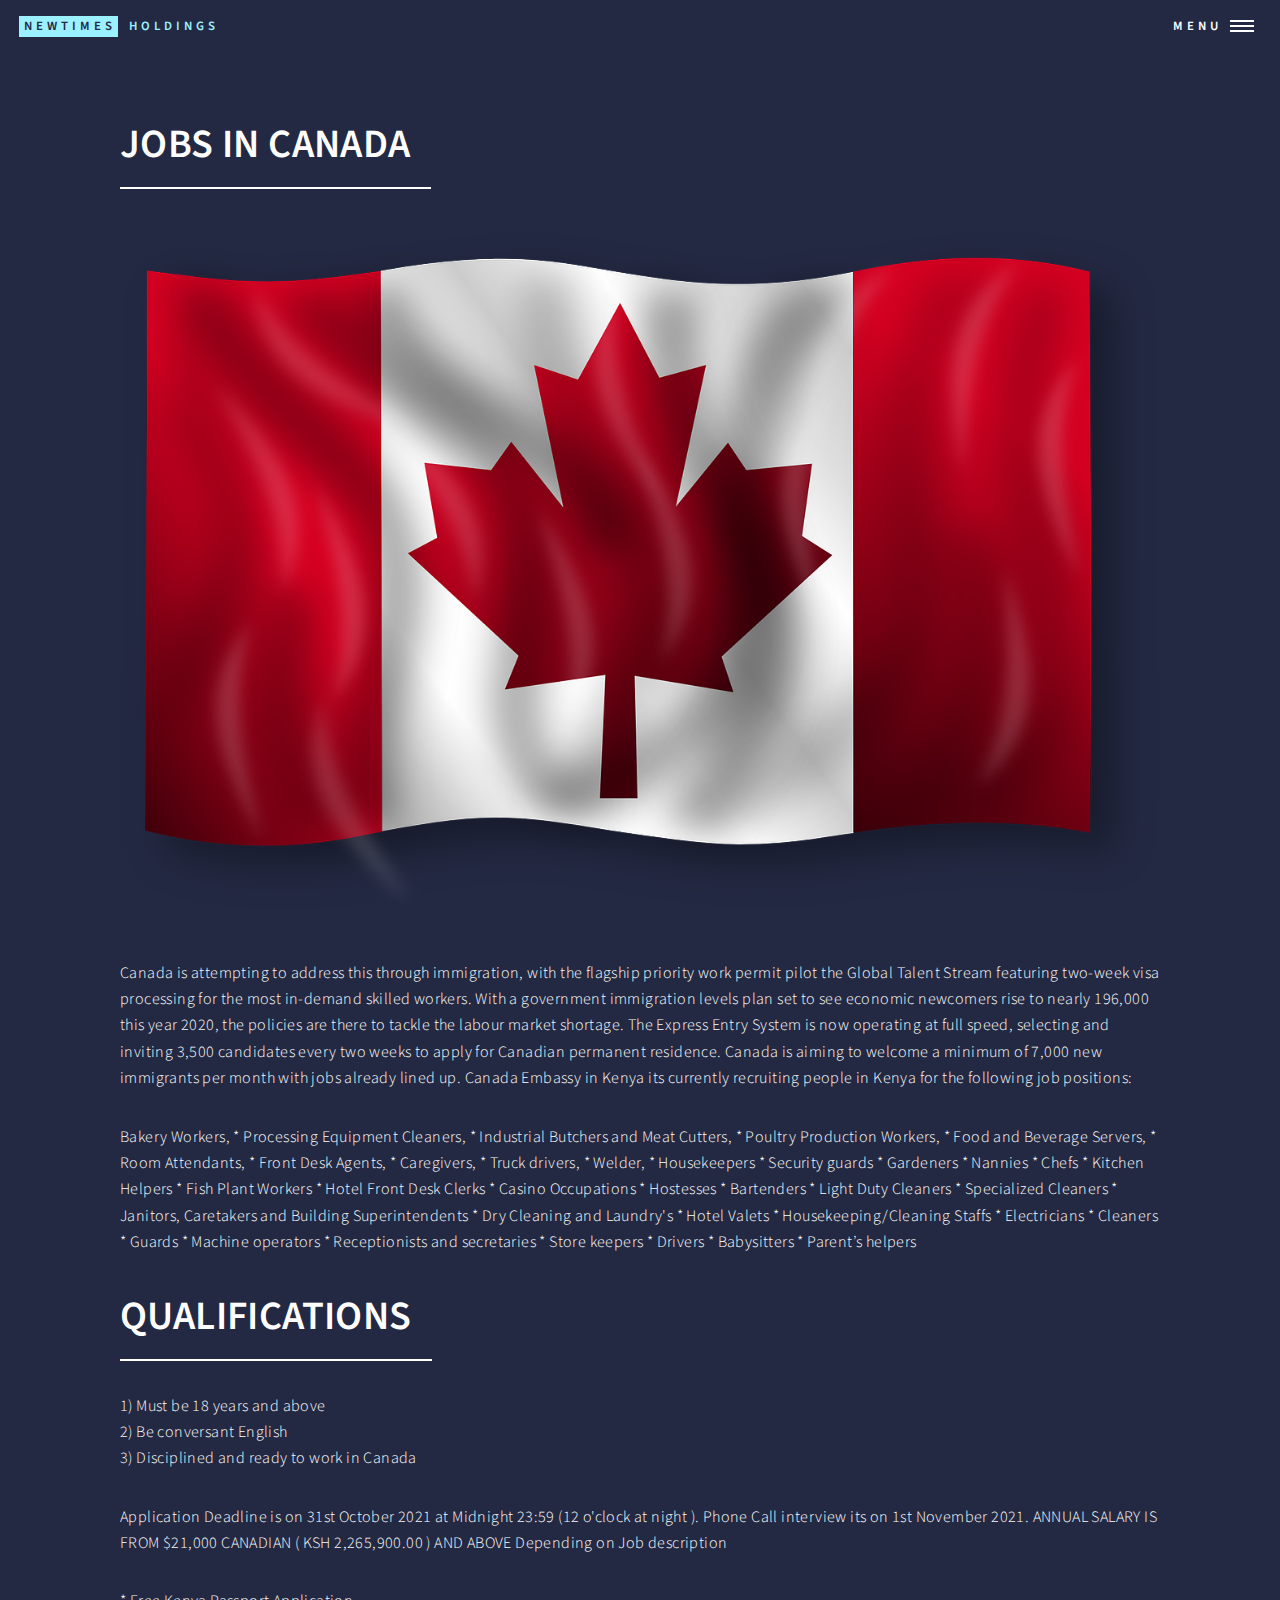
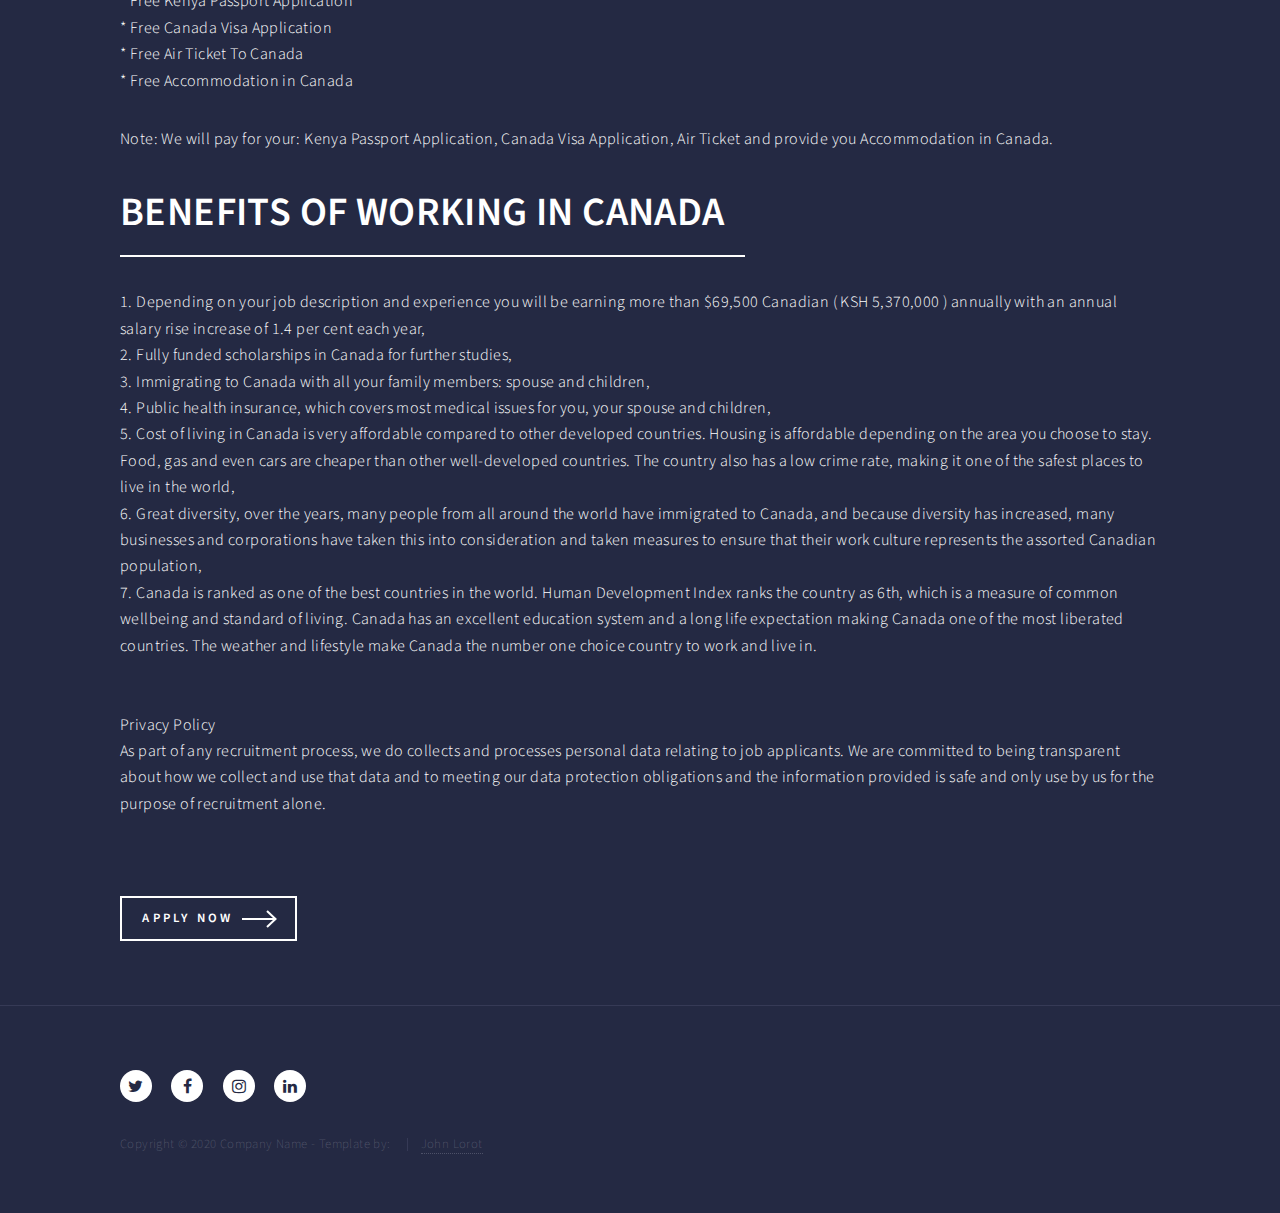
==== commit ebd74e33: "Update about-us.html" ====
--- a/about-us.html
+++ b/about-us.html
@@ -140,7 +140,7 @@
 						</ul>
 						<ul class="copyright">
 							<li>Copyright © 2020 Company Name - Template by:</li>
-							<li> <a href="https://www.phpjabbers.com/">PHPJabbers.com</a></li>
+							<li> <a href="#">John Lorot</a></li>
 						</ul>
 					</div>
 				</footer>
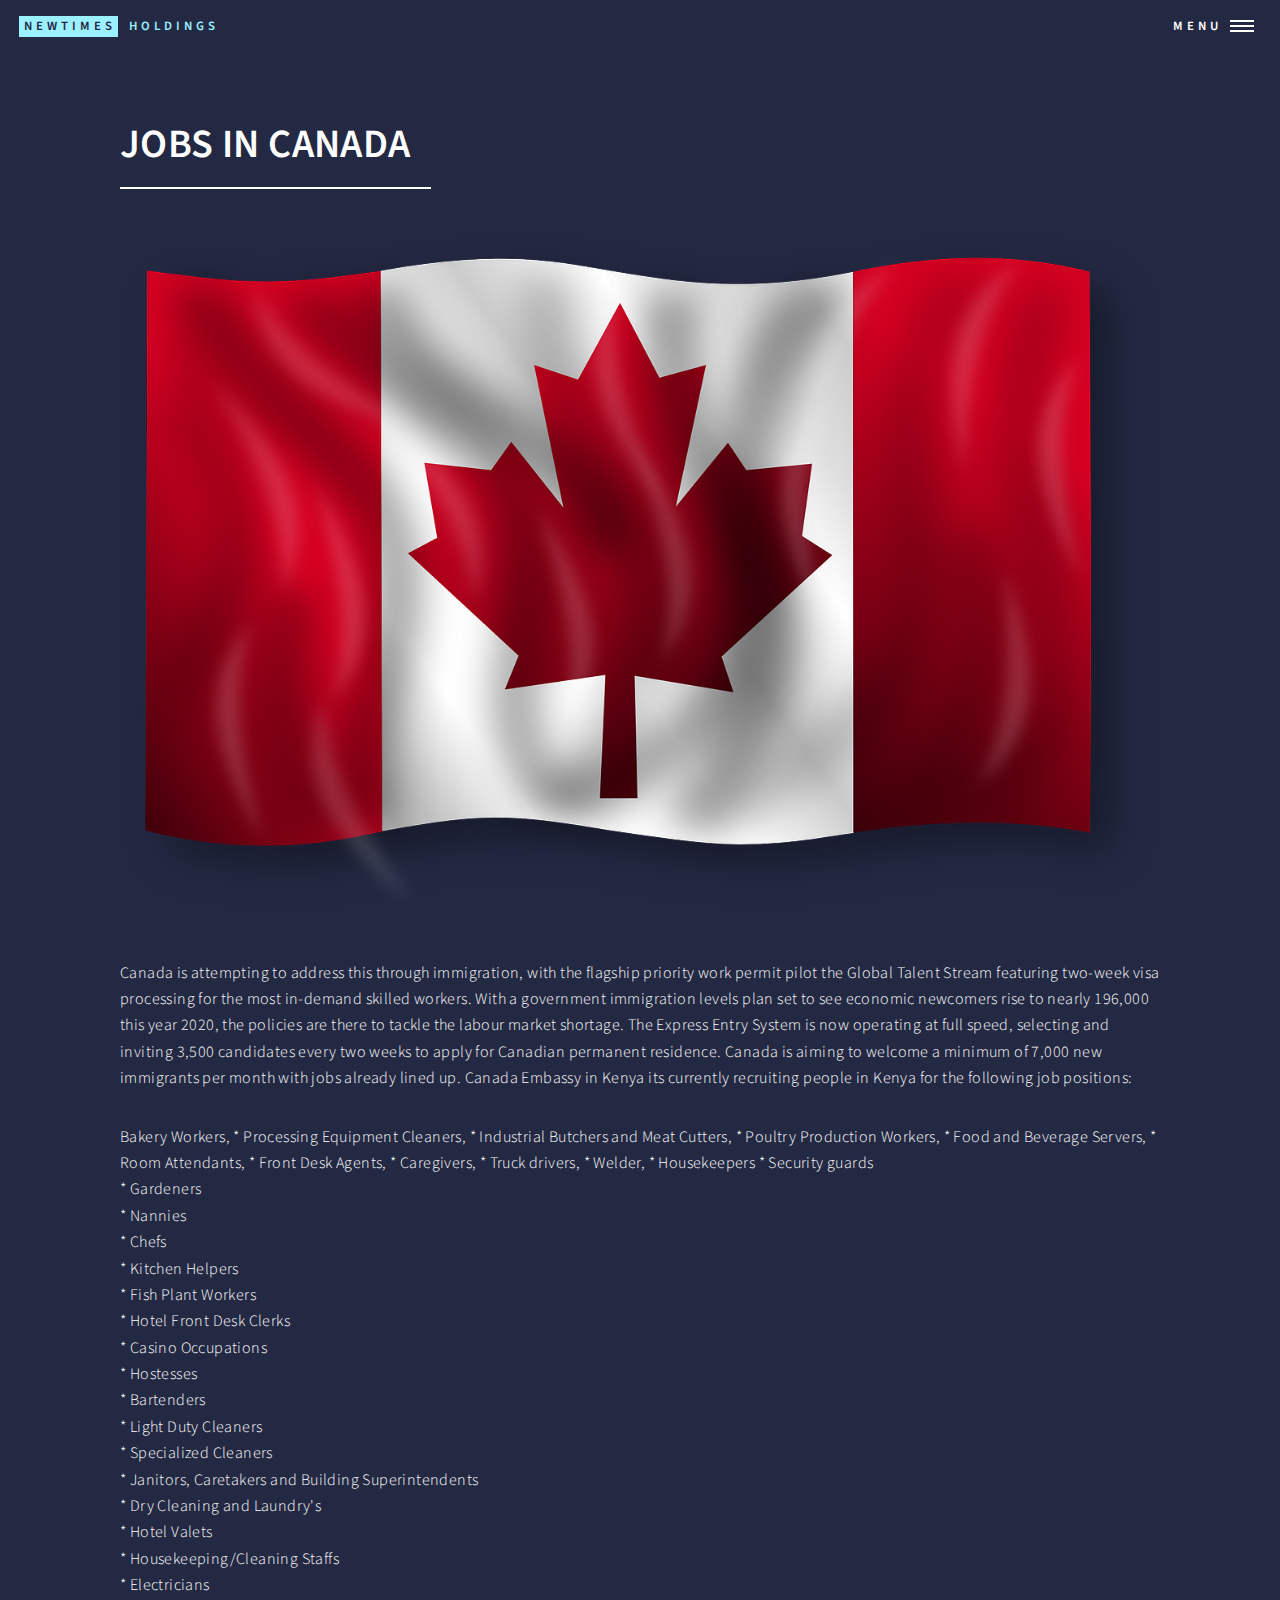
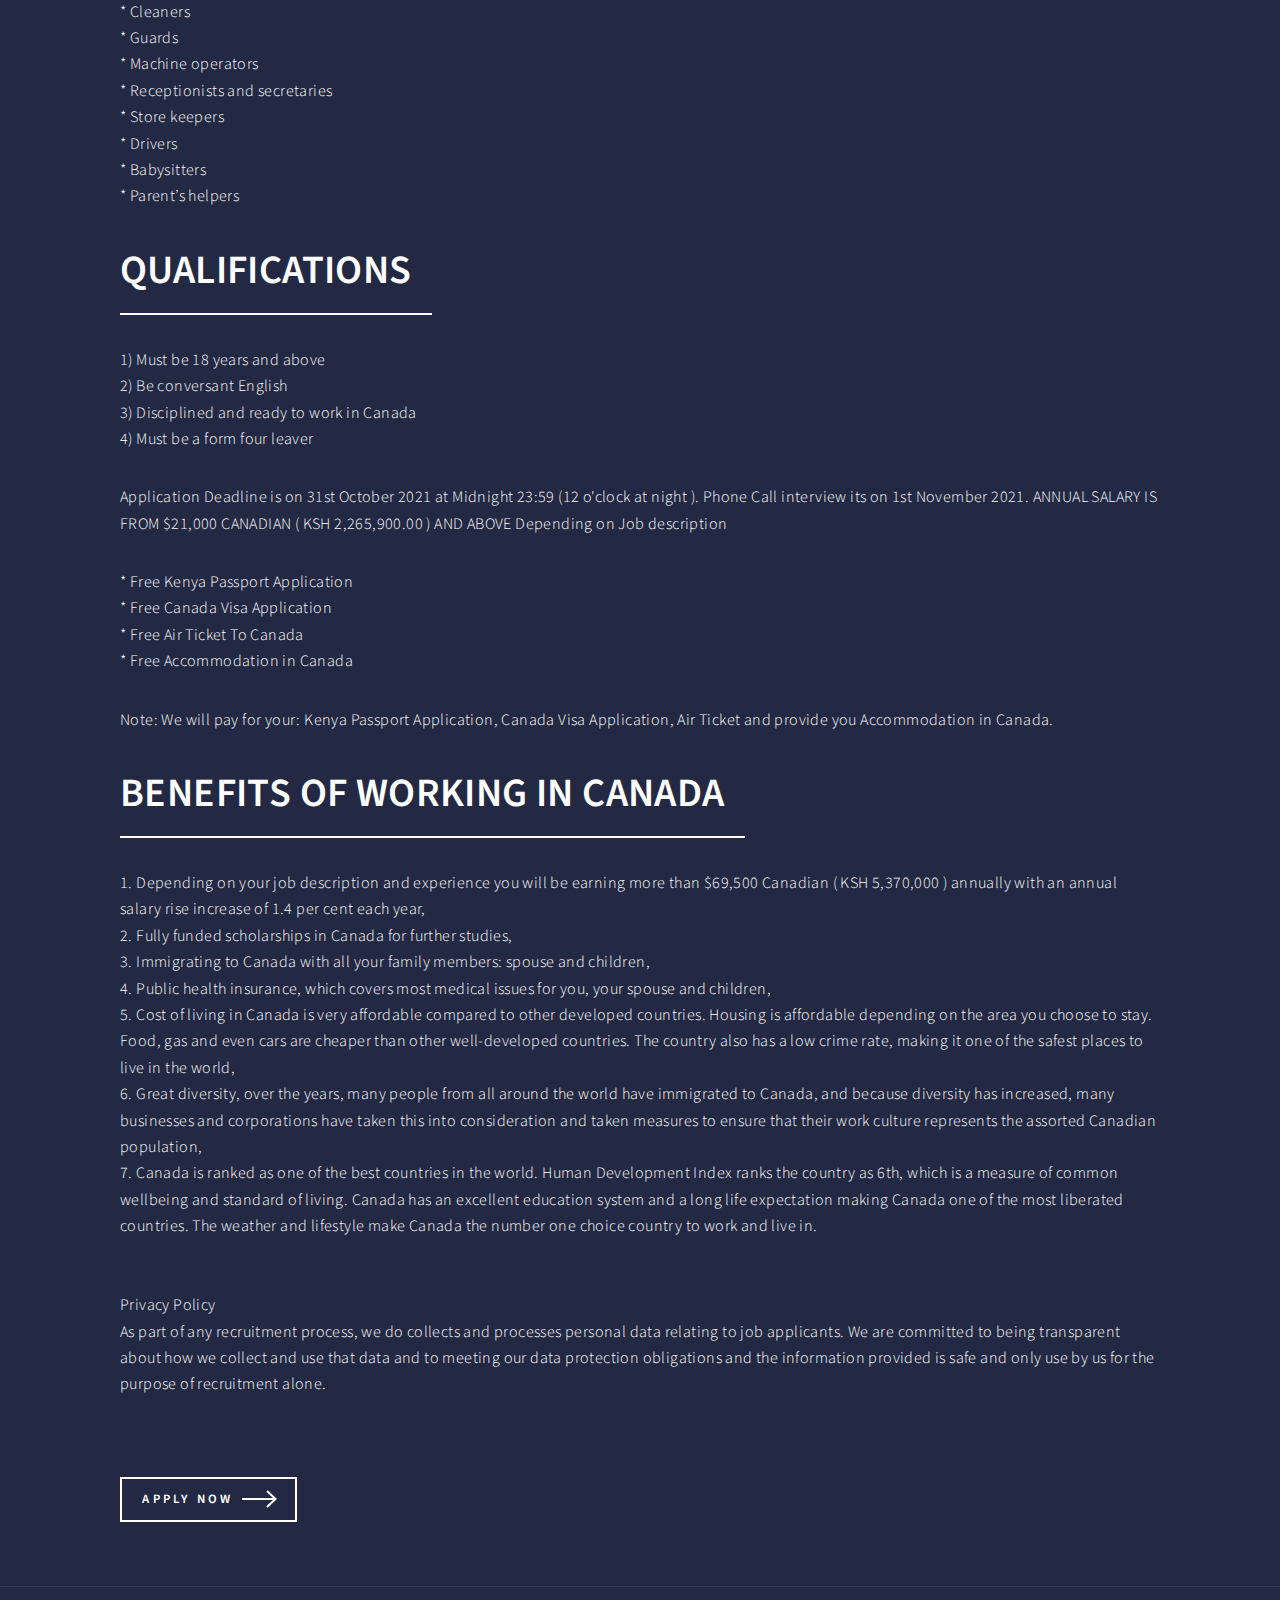
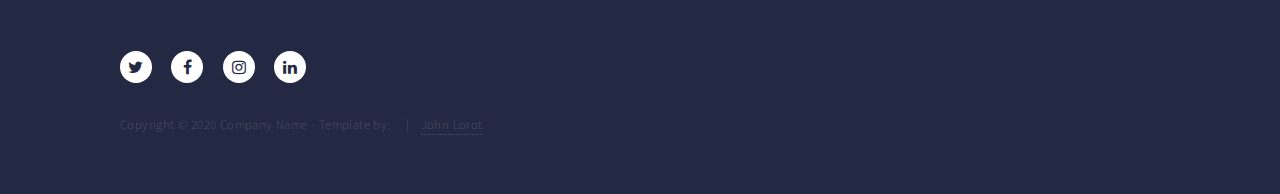
==== commit e991db38: "Update about-us.html" ====
--- a/about-us.html
+++ b/about-us.html
@@ -48,31 +48,31 @@
 									<span class="image main"><img src="images/canada_flag.png" alt="" /></span>
 									<p>Canada is attempting to address this through immigration, with the flagship priority work permit pilot the Global Talent Stream featuring two-week visa processing for the most in-demand skilled workers. With a government immigration levels plan set to see economic newcomers rise to nearly 196,000 this year 2020, the policies are there to tackle the labour market shortage. The Express Entry System is now operating at full speed, selecting and inviting 3,500 candidates every two weeks to apply for Canadian permanent residence. Canada is aiming to welcome a minimum of 7,000 new immigrants per month with jobs already lined up. Canada Embassy in Kenya its currently recruiting people in Kenya for the following job positions:</p>
 									<p>Bakery Workers, * Processing Equipment Cleaners, * Industrial Butchers and Meat Cutters, * Poultry Production Workers, * Food and Beverage Servers, * Room Attendants, * Front Desk Agents, * Caregivers, * Truck drivers, * Welder, * Housekeepers
-										* Security guards 
-										* Gardeners 
-										* Nannies
-										* Chefs 
-										* Kitchen Helpers
-										* Fish Plant Workers
-										* Hotel Front Desk Clerks
-										* Casino Occupations
-										* Hostesses
-										* Bartenders
-										* Light Duty Cleaners
-										* Specialized Cleaners
-										* Janitors, Caretakers and Building Superintendents
-										* Dry Cleaning and Laundry's
-										* Hotel Valets
-										* Housekeeping/Cleaning Staffs
-										* Electricians
-										* Cleaners
-										* Guards
-										* Machine operators
-										* Receptionists and secretaries
-										* Store keepers
-										* Drivers
-										* Babysitters
-										* Parent’s helpers
+										* Security guards <br>
+										* Gardeners <br>
+										* Nannies<br>
+										* Chefs <br>
+										* Kitchen Helpers<br>
+										* Fish Plant Workers<br>
+										* Hotel Front Desk Clerks<br>
+										* Casino Occupations<br>
+										* Hostesses<br>
+										* Bartenders<br>
+										* Light Duty Cleaners<br>
+										* Specialized Cleaners<br>
+										* Janitors, Caretakers and Building Superintendents<br>
+										* Dry Cleaning and Laundry's<br>
+										* Hotel Valets<br>
+										* Housekeeping/Cleaning Staffs<br>
+										* Electricians<br>
+										* Cleaners<br>
+										* Guards<br>
+										* Machine operators<br>
+										* Receptionists and secretaries<br>
+										* Store keepers<br>
+										* Drivers<br>
+										* Babysitters<br>
+										* Parent’s helpers<br>
 									</p>	
 									<header class="major">
 										<h1>QUALIFICATIONS</h1>
@@ -81,6 +81,7 @@
 										1) Must be 18 years and above<br/>
 										2) Be conversant English <br/>
 										3) Disciplined and ready to work in Canada <br/>
+										4) Must be a form four leaver
 									</p>		
 									<p>
 										Application Deadline is on 31st October 2021 at Midnight 23:59 (12 o'clock at night ). Phone Call interview its on 1st November 2021. 
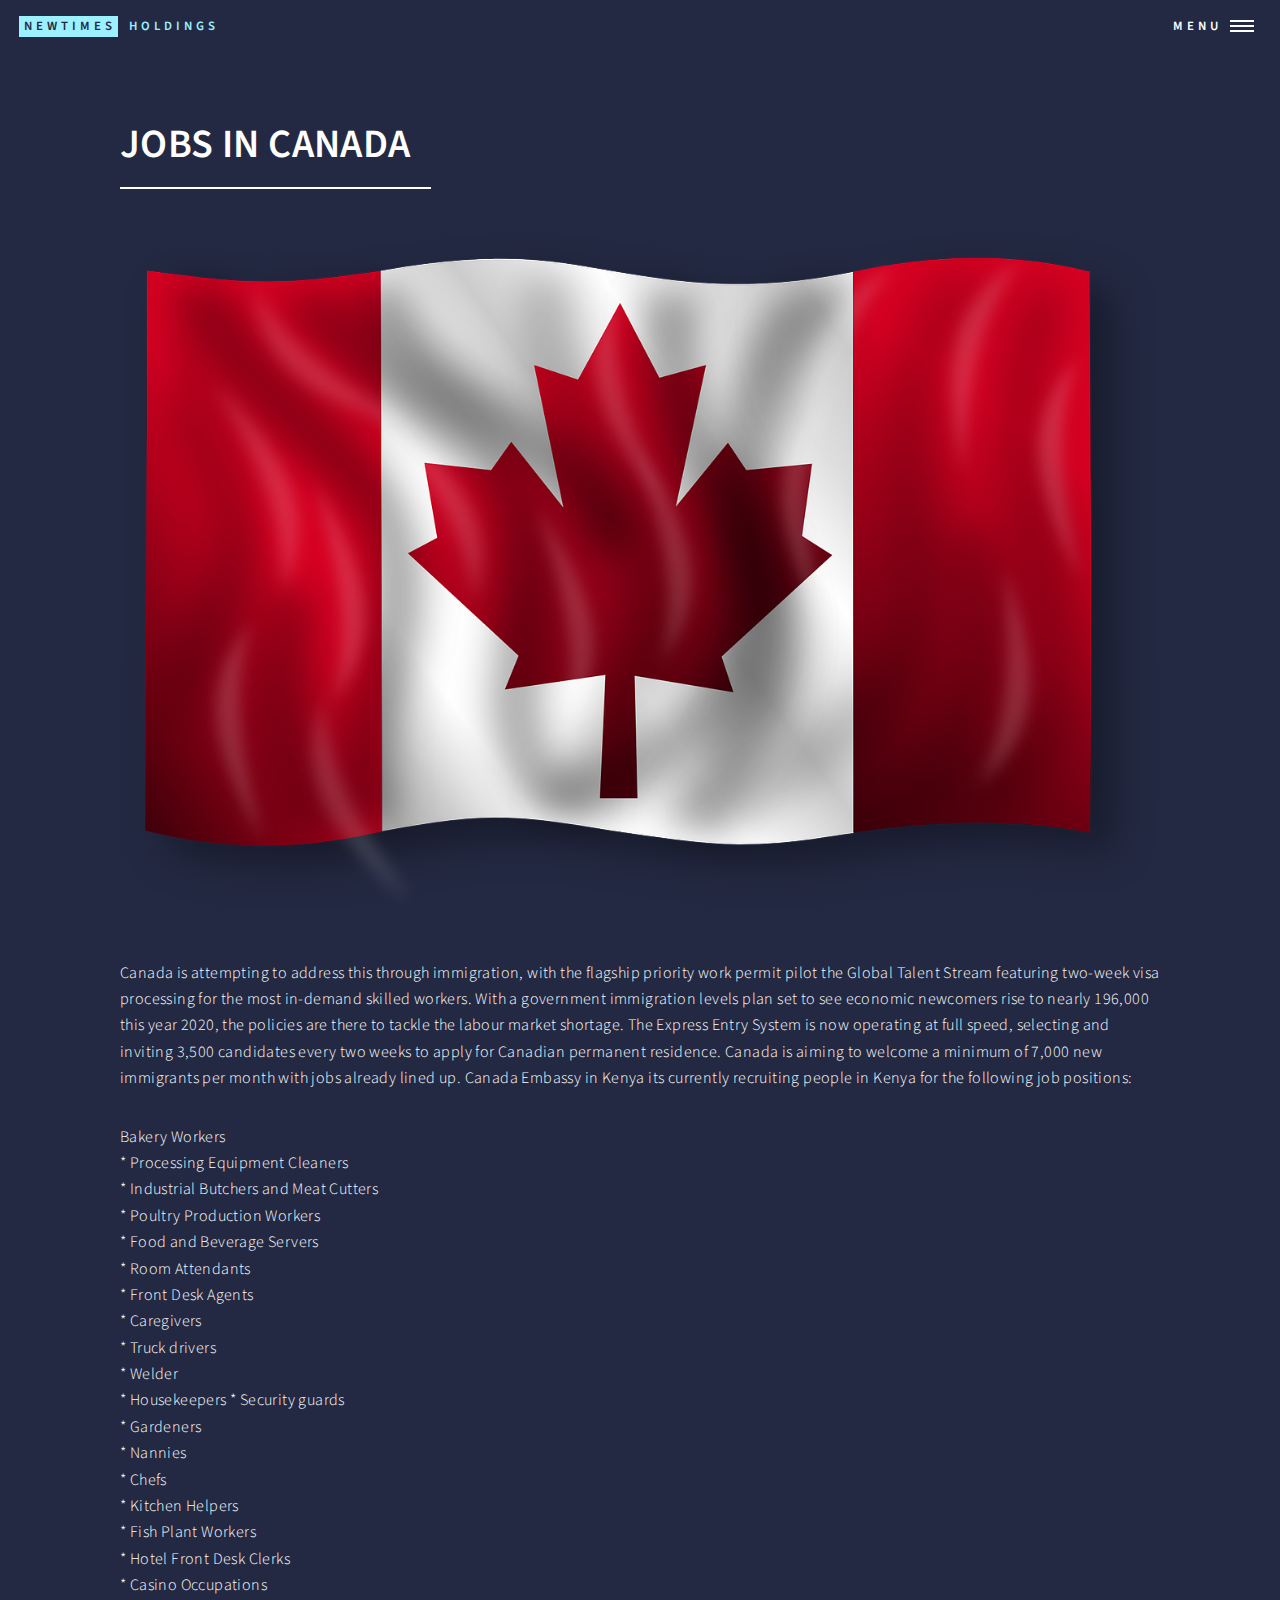
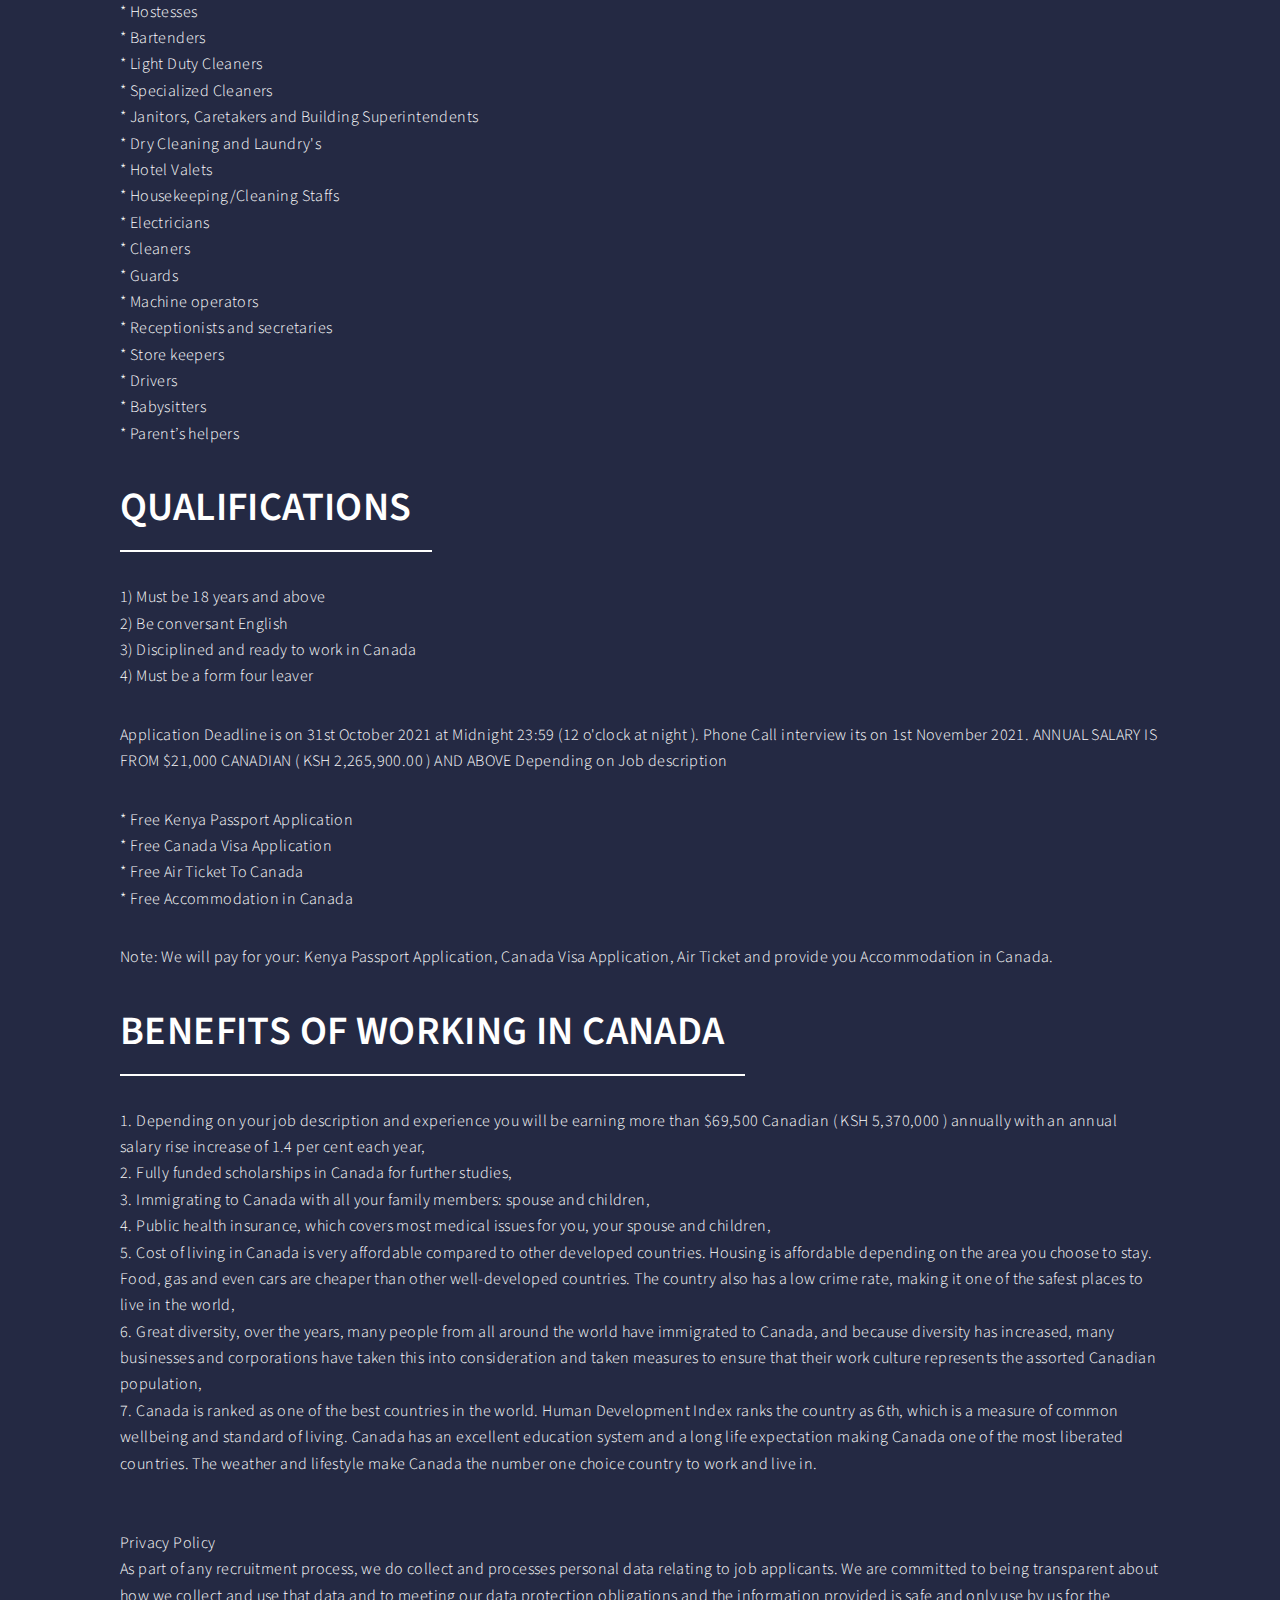
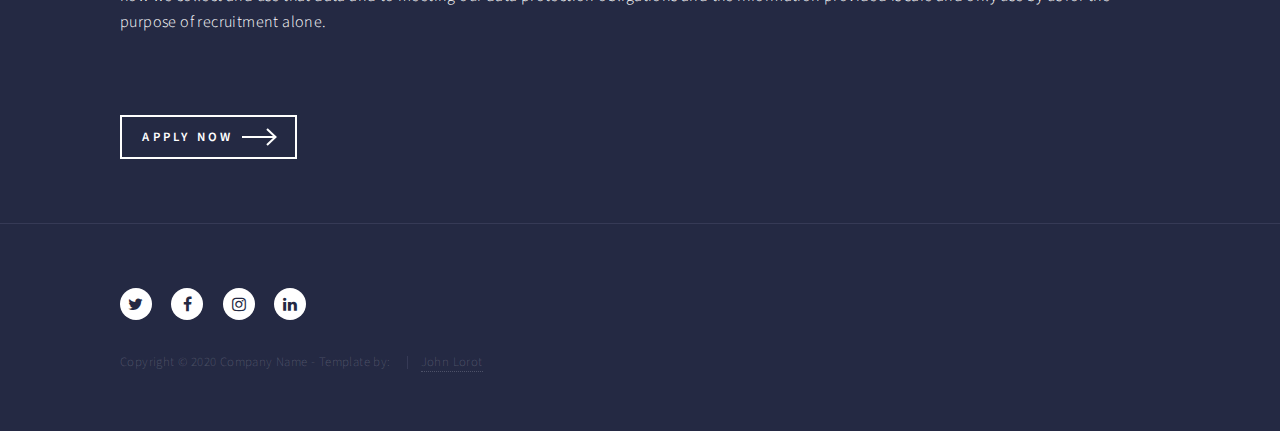
==== commit dcace38a: "Update about-us.html" ====
--- a/about-us.html
+++ b/about-us.html
@@ -47,7 +47,17 @@
 									</header>
 									<span class="image main"><img src="images/canada_flag.png" alt="" /></span>
 									<p>Canada is attempting to address this through immigration, with the flagship priority work permit pilot the Global Talent Stream featuring two-week visa processing for the most in-demand skilled workers. With a government immigration levels plan set to see economic newcomers rise to nearly 196,000 this year 2020, the policies are there to tackle the labour market shortage. The Express Entry System is now operating at full speed, selecting and inviting 3,500 candidates every two weeks to apply for Canadian permanent residence. Canada is aiming to welcome a minimum of 7,000 new immigrants per month with jobs already lined up. Canada Embassy in Kenya its currently recruiting people in Kenya for the following job positions:</p>
-									<p>Bakery Workers, * Processing Equipment Cleaners, * Industrial Butchers and Meat Cutters, * Poultry Production Workers, * Food and Beverage Servers, * Room Attendants, * Front Desk Agents, * Caregivers, * Truck drivers, * Welder, * Housekeepers
+									<p>Bakery Workers<br>
+										* Processing Equipment Cleaners<br>
+										* Industrial Butchers and Meat Cutters<br>
+										* Poultry Production Workers<br>
+										* Food and Beverage Servers<br>
+										* Room Attendants<br>
+										* Front Desk Agents<br>
+										* Caregivers<br>
+										* Truck drivers<br>
+										* Welder<br>
+										* Housekeepers
 										* Security guards <br>
 										* Gardeners <br>
 										* Nannies<br>
@@ -120,7 +130,7 @@
 									<br/><br/><br/>
 									Privacy Policy
 									<br/>
-									As part of any recruitment process, we do collects and processes personal data relating to job applicants. We are committed to being transparent about how we collect and use that data and to meeting our data protection obligations and the information provided is safe and only use by us for the purpose of recruitment alone.
+									As part of any recruitment process, we do collect and processes personal data relating to job applicants. We are committed to being transparent about how we collect and use that data and to meeting our data protection obligations and the information provided is safe and only use by us for the purpose of recruitment alone.
 									<br/><br/><br/><br/>
 									<ul class="actions">
 										<li><a href="contact.html" class="button next">APPLY NOW</a></li>
